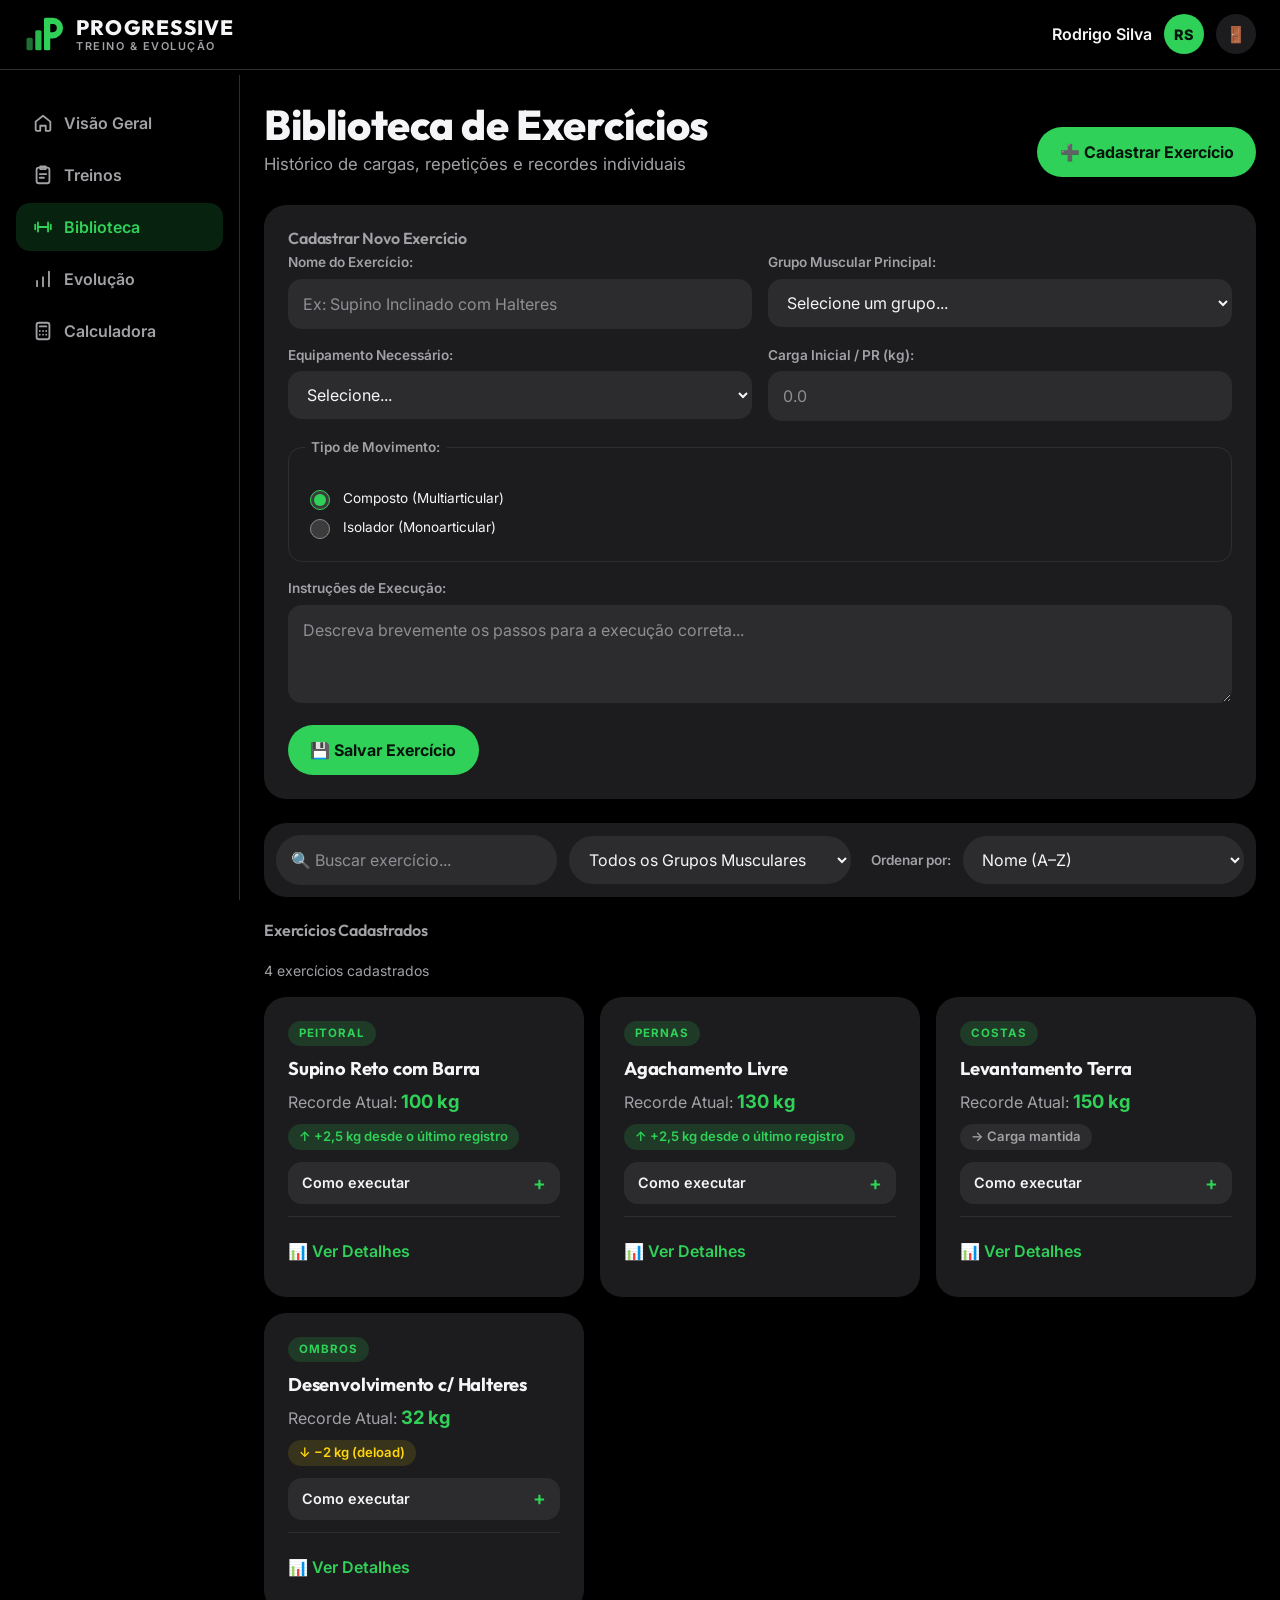
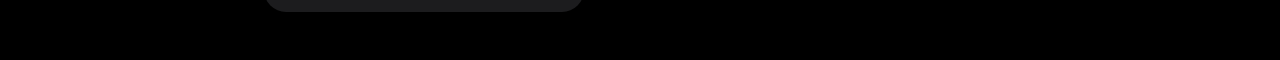
==== pages/biblioteca.html @ c12a1dc4 "feat: renderiza listagem de exercicios a partir do localStorage" ====
<!DOCTYPE html>
<html lang="pt-BR">
<head>
    <meta charset="UTF-8">
    <meta name="viewport" content="width=device-width, initial-scale=1.0">
    <meta name="theme-color" content="#000000">
    <link rel="icon" type="image/svg+xml" href="../assets/img/brand/favicon.svg">
    <title>Progressive — Biblioteca de Exercícios</title>
    <link rel="stylesheet" href="../assets/css/style.css">
</head>
<body>

    <header class="topbar">
        <div class="brand">
            <img class="logo" src="../assets/img/brand/symbol.svg" alt="" width="40" height="40">
            <p class="brand-name">PROGRESSIVE <span>TREINO & EVOLUÇÃO</span></p>
        </div>
        <div class="user-info">
            <span class="user-name">Rodrigo Silva</span>
            <span class="avatar">RS</span>
            <a href="../index.html" class="btn-logout" title="Sair" aria-label="Sair">🚪</a>
        </div>
    </header>

    <div class="layout">
        <aside class="sidebar">
            <nav aria-label="Navegação principal">
                <ul>
                    <li><a href="dashboard.html"><svg class="nav-icon" viewBox="0 0 24 24" aria-hidden="true" focusable="false"><path d="M4 10.5 12 4l8 6.5V19a1.5 1.5 0 0 1-1.5 1.5H15v-5.5H9v5.5H5.5A1.5 1.5 0 0 1 4 19Z"/></svg><span>Visão Geral</span></a></li>
                    <li><a href="treinos.html"><svg class="nav-icon" viewBox="0 0 24 24" aria-hidden="true" focusable="false"><rect x="5" y="4" width="14" height="17" rx="2.5"/><path d="M9 2.5h6v3H9z"/><path d="M8.5 11h7M8.5 15h4.5"/></svg><span>Treinos</span></a></li>
                    <li class="active"><a href="biblioteca.html" aria-current="page"><svg class="nav-icon" viewBox="0 0 24 24" aria-hidden="true" focusable="false"><path d="M6.5 7v10M17.5 7v10M3.5 9.5v5M20.5 9.5v5M6.5 12h11"/></svg><span>Biblioteca</span></a></li>
                    <li><a href="evolucao.html"><svg class="nav-icon" viewBox="0 0 24 24" aria-hidden="true" focusable="false"><path d="M5.5 20v-6M12 20V10M18.5 20V4"/></svg><span>Evolução</span></a></li>
                    <li><a href="calculadora.html"><svg class="nav-icon" viewBox="0 0 24 24" aria-hidden="true" focusable="false"><rect x="5" y="3" width="14" height="18" rx="2.5"/><path d="M8.5 7h7"/><path d="M8.5 12h.01M12 12h.01M15.5 12h.01M8.5 16h.01M12 16h.01M15.5 16h.01"/></svg><span>Calculadora</span></a></li>
                </ul>
            </nav>
        </aside>

        <main class="main-content">
            
            <header class="page-title-bar">
                <div>
                    <h1>Biblioteca de Exercícios</h1>
                    <p>Histórico de cargas, repetições e recordes individuais</p>
                </div>
                <a href="#form-cadastro-exercicio" class="btn-primary">➕ Cadastrar Exercício</a>
            </header>
            
            <section class="add-exercise-section" id="form-cadastro-exercicio">
                <h2>Cadastrar Novo Exercício</h2>
                
                <form action="#" method="POST" class="exercise-form">
                    
                    <!-- Campo Texto: Nome -->
                    <div class="form-group">
                        <label for="nome-exercicio">Nome do Exercício:</label>
                        <input type="text" id="nome-exercicio" name="nome_exercicio" required placeholder="Ex: Supino Inclinado com Halteres">
                    </div>

                    <!-- Seleção: Grupo Muscular -->
                    <div class="form-group">
                        <label for="grupo-muscular">Grupo Muscular Principal:</label>
                        <select id="grupo-muscular" name="grupo_muscular" required>
                            <option value="">Selecione um grupo...</option>
                            <option value="peitoral">Peitoral</option>
                            <option value="costas">Costas</option>
                            <option value="pernas">Pernas</option>
                            <option value="ombros">Ombros</option>
                            <option value="biceps">Bíceps</option>
                            <option value="triceps">Tríceps</option>
                            <option value="core">Core / Abdómen</option>
                        </select>
                    </div>

                    <!-- Seleção: Equipamento -->
                    <div class="form-group">
                        <label for="equipamento">Equipamento Necessário:</label>
                        <select id="equipamento" name="equipamento" required>
                            <option value="">Selecione...</option>
                            <option value="barra">Barra</option>
                            <option value="halter">Halteres</option>
                            <option value="maquina">Máquina</option>
                            <option value="polia">Polia / Cabo</option>
                            <option value="peso-corporal">Peso Corporal</option>
                        </select>
                    </div>

                    <!-- Número: Carga Estimada / Recorde -->
                    <div class="form-group">
                        <label for="carga-inicial">Carga Inicial / PR (kg):</label>
                        <input type="number" id="carga-inicial" name="carga_inicial" min="0" max="500" step="0.5" placeholder="0.0">
                    </div>

                    <!-- Radio Buttons: Classificação -->
                    <fieldset class="form-group-fieldset">
                        <legend>Tipo de Movimento:</legend>
                        <label for="tipo-composto">
                            <input type="radio" id="tipo-composto" name="tipo_exercicio" value="composto" checked>
                            Composto (Multiarticular)
                        </label>
                        <label for="tipo-isolador">
                            <input type="radio" id="tipo-isolador" name="tipo_exercicio" value="isolador">
                            Isolador (Monoarticular)
                        </label>
                    </fieldset>

                    <!-- Textarea: Instruções -->
                    <div class="form-group">
                        <label for="instrucoes">Instruções de Execução:</label>
                        <textarea id="instrucoes" name="instrucoes" rows="3" placeholder="Descreva brevemente os passos para a execução correta..."></textarea>
                    </div>

                    <button type="submit" class="btn-success">💾 Salvar Exercício</button>
                </form>
            </section>

            <!-- Barra de Filtros, Pesquisa e Ordenação -->
            <section class="filter-bar" aria-labelledby="titulo-filtros">
                <h2 id="titulo-filtros" class="sr-only">Pesquisar, filtrar e ordenar exercícios</h2>

                <label for="busca" class="sr-only">Buscar exercício</label>
                <input type="search" id="busca" name="busca" placeholder="🔍 Buscar exercício...">

                <label for="grupo" class="sr-only">Grupo muscular</label>
                <select id="grupo" name="grupo">
                    <option value="todos">Todos os Grupos Musculares</option>
                    <option value="peitoral">Peitoral</option>
                    <option value="pernas">Pernas</option>
                    <option value="costas">Costas</option>
                    <option value="ombros">Ombros</option>
                    <option value="biceps">Bíceps</option>
                    <option value="triceps">Tríceps</option>
                    <option value="core">Core / Abdômen</option>
                </select>

                <label for="ordenar">Ordenar por:</label>
                <select id="ordenar" name="ordenar">
                    <option value="nome-asc">Nome (A–Z)</option>
                    <option value="nome-desc">Nome (Z–A)</option>
                    <option value="pr-desc">Maior recorde (PR)</option>
                    <option value="pr-asc">Menor recorde (PR)</option>
                    <option value="grupo">Grupo muscular</option>
                </select>
            </section>

            <!-- Lista de Cartões de Exercícios -->
            <section class="library-grid" aria-labelledby="titulo-lista">
                <h2 id="titulo-lista">Exercícios Cadastrados</h2>
                <p id="contador-exercicios" class="list-counter" aria-live="polite"></p>

                <!-- Cards gerados pelo JavaScript (assets/js/biblioteca.js) a partir do localStorage -->
                <div id="lista-exercicios" class="library-list"></div>
            </section>

        </main>
    </div>

    <script src="../assets/js/script.js"></script>
    <script src="../assets/js/biblioteca.js"></script>
</body>
</html>
---- assets/css/style.css ----
/* Fontes da marca: Outfit (títulos e números) e Inter (interface e texto) */
@import url("https://fonts.googleapis.com/css2?family=Inter:wght@400;500;600;700&family=Outfit:wght@600;700;800&display=swap");

/* ---------- 1. Variáveis (tokens de design) ----------
   Tokens da marca Progressive. Todas as combinações de texto
   e fundo usadas passam no contraste WCAG AA. */
:root {
    color-scheme: dark;

    /* Marca */
    --brand-primary: #30d158;          /* Verde Progressive: ação principal e dados positivos */
    --brand-primary-strong: #28b84c;   /* hover e segunda barra do símbolo */
    --brand-primary-dim: #1f6f35;      /* primeira barra do símbolo, níveis baixos */
    --brand-primary-soft: rgba(48, 209, 88, 0.16);
    --brand-accent: #409cff;           /* Azul dado: informação e gráficos secundários */
    --brand-on-primary: #04140a;       /* texto sobre o verde (9,36:1) */

    /* Neutros (dark mode nativo) */
    --neutral-0: #000000;
    --neutral-50: #1c1c1e;
    --neutral-100: #2c2c2e;
    --neutral-200: #3a3a3c;
    --neutral-300: #2f2f33;
    --neutral-500: #8e8e93;
    --neutral-600: #a1a1a6;
    --neutral-900: #f5f5f7;

    /* Cores funcionais */
    --color-success: #30d158;          /* carga superada */
    --color-success-soft: rgba(48, 209, 88, 0.16);
    --color-error: #ff453a;
    --color-error-soft: rgba(255, 69, 58, 0.14);
    --color-warning: #ffd60a;
    --color-warning-soft: rgba(255, 214, 10, 0.12);
    --color-info: #409cff;
    --color-info-soft: rgba(64, 156, 255, 0.14);

    /* Apelidos semânticos usados pelo resto da folha de estilos */
    --bg: var(--neutral-0);
    --surface: var(--neutral-50);
    --surface-2: var(--neutral-100);
    --surface-3: var(--neutral-200);
    --border: var(--neutral-300);
    --text: var(--neutral-900);
    --text-muted: var(--neutral-600);
    --text-subtle: var(--neutral-500);
    --accent: var(--brand-primary);
    --accent-strong: var(--brand-primary-strong);
    --accent-soft: var(--brand-primary-soft);
    --accent-dim: var(--brand-primary-dim);
    --danger: var(--color-error);
    --danger-soft: var(--color-error-soft);
    --warning: var(--color-warning);
    --info: var(--color-info);

    /* Tipografia */
    --font-heading: "Outfit", "Segoe UI", Roboto, Arial, sans-serif;
    --font-body: "Inter", -apple-system, BlinkMacSystemFont, "Segoe UI", Roboto, Arial, sans-serif;
    --font: var(--font-body);

    --fs-display: clamp(2.5rem, 6vw, 3.5rem);  /* 40–56px: números de destaque */
    --fs-h1: clamp(1.875rem, 4vw, 2.5rem);     /* 30–40px */
    --fs-h2: 1.5rem;                            /* 24px */
    --fs-h3: 1.25rem;                           /* 20px */
    --fs-h4: 1.125rem;                          /* 18px */
    --fs-h5: 1rem;                              /* 16px */
    --fs-h6: 0.875rem;                          /* 14px */
    --fs-body: 1rem;                            /* 16px */
    --fs-small: 0.875rem;                       /* 14px */
    --fs-caption: 0.75rem;                      /* 12px */
    --fs-badge: 0.72rem;                        /* 11,5px, caixa alta */
    --fs-button: 1rem;                          /* 16px */

    --lh-tight: 1.1;
    --lh-heading: 1.2;
    --lh-snug: 1.35;
    --lh-body: 1.5;

    --fw-regular: 400;
    --fw-medium: 500;
    --fw-semibold: 600;
    --fw-bold: 700;
    --fw-black: 800;

    --tracking-tight: -0.01em;
    --tracking-wide: 0.08em;

    /* Sombras e brilho */
    --shadow-sm: 0 1px 2px rgba(0, 0, 0, 0.4);
    --shadow-md: 0 8px 24px rgba(0, 0, 0, 0.45);
    --shadow-glow: 0 0 0 6px var(--brand-primary-soft), 0 10px 30px rgba(48, 209, 88, 0.25);
    --shadow-focus: 0 0 0 3px var(--brand-primary);

    /* Formas e espaçamentos */
    --radius-lg: 22px;
    --radius-md: 14px;
    --radius-sm: 10px;
    --radius-pill: 999px;
    --space-1: 4px;
    --space-2: 8px;
    --space-3: 12px;
    --space-4: 16px;
    --space-6: 24px;
    --space-8: 32px;
    --gap: var(--space-4);
    --sidebar-width: 240px;
    --bottom-nav-height: 72px;
    --transition: 0.2s ease;
}

/* ---------- 2. Base ---------- */
*,
*::before,
*::after {
    box-sizing: border-box;
}

html {
    -webkit-text-size-adjust: 100%;
}

body {
    margin: 0;
    min-height: 100vh;
    background: var(--bg);
    color: var(--text);
    font-family: var(--font-body);
    font-size: var(--fs-body);
    line-height: var(--lh-body);
    -webkit-font-smoothing: antialiased;
}

h1, h2, h3, h4, h5, h6 {
    margin: 0 0 0.5rem;
    font-family: var(--font-heading);
    font-weight: var(--fw-bold);
    line-height: var(--lh-heading);
    letter-spacing: var(--tracking-tight);
}

h1 { font-size: var(--fs-h1); font-weight: var(--fw-black); line-height: var(--lh-tight); }
h2 { font-size: var(--fs-h2); }
h3 { font-size: var(--fs-h3); }
h4 { font-size: var(--fs-h4); }
h5 { font-size: var(--fs-h5); }
h6 { font-size: var(--fs-h6); text-transform: uppercase; letter-spacing: var(--tracking-wide); }

p {
    margin: 0 0 0.75rem;
}

a {
    color: var(--accent);
    text-decoration: none;
}

a:hover {
    text-decoration: underline;
}

img {
    max-width: 100%;
    height: auto;
    display: block;
}

ul {
    margin: 0;
    padding: 0;
    list-style: none;
}

hr {
    border: 0;
    border-top: 1px solid var(--border);
    margin: 1.25rem 0;
}

strong {
    font-weight: 700;
}

/* Foco visível para navegação por teclado (acessibilidade) */
:focus-visible {
    outline: 3px solid var(--accent);
    outline-offset: 2px;
    border-radius: var(--radius-sm);
}

/* Conteúdo apenas para leitores de ecrã */
.sr-only {
    position: absolute;
    width: 1px;
    height: 1px;
    padding: 0;
    margin: -1px;
    overflow: hidden;
    clip: rect(0, 0, 0, 0);
    white-space: nowrap;
    border: 0;
}

/* ---------- 3. Formulários ---------- */
label,
legend {
    display: block;
    margin-bottom: 0.4rem;
    color: var(--text-muted);
    font-size: 0.85rem;
    font-weight: 600;
}

input,
select,
textarea {
    width: 100%;
    padding: 0.75rem 0.9rem;
    background: var(--surface-2);
    color: var(--text);
    border: 1px solid transparent;
    border-radius: var(--radius-md);
    font: inherit;
    transition: border-color var(--transition), background var(--transition);
}

input::placeholder,
textarea::placeholder {
    color: var(--text-subtle);
}

input:hover,
select:hover,
textarea:hover {
    background: var(--surface-3);
}

input:focus,
select:focus,
textarea:focus {
    outline: none;
    border-color: var(--accent);
}

textarea {
    resize: vertical;
}

input[type="checkbox"],
input[type="radio"] {
    width: 1.25rem;
    height: 1.25rem;
    padding: 0;
    accent-color: var(--accent);
    cursor: pointer;
}

.form-group {
    margin-bottom: 1rem;
}

.form-row {
    display: grid;
    grid-template-columns: repeat(auto-fit, minmax(160px, 1fr));
    gap: 0 var(--gap);
}

.form-group-fieldset {
    margin: 0 0 1rem;
    padding: 1rem;
    border: 1px solid var(--border);
    border-radius: var(--radius-md);
}

.form-group-fieldset legend {
    padding: 0 0.4rem;
}

.form-group-fieldset label {
    display: flex;
    align-items: center;
    gap: 0.6rem;
    margin: 0.4rem 0;
    color: var(--text);
    font-weight: 400;
    cursor: pointer;
}

/* ---------- 4. Botões ---------- */
button,
.btn-primary,
.btn-secondary,
.btn-success,
.btn-danger,
.btn-submit,
.btn-start,
.btn-start-routine,
.btn-back,
.btn-link {
    font: inherit;
    cursor: pointer;
}

.btn-primary,
.btn-success,
.btn-submit,
.btn-start,
.btn-start-routine {
    display: inline-flex;
    align-items: center;
    justify-content: center;
    gap: 0.5rem;
    padding: 0.8rem 1.4rem;
    background: var(--accent);
    color: #04140a;
    border: 0;
    border-radius: var(--radius-pill);
    font-weight: 700;
    text-decoration: none;
    transition: background var(--transition), transform var(--transition), box-shadow var(--transition);
}

.btn-primary:hover,
.btn-success:hover,
.btn-submit:hover,
.btn-start:hover,
.btn-start-routine:hover {
    background: var(--accent-strong);
    text-decoration: none;
}

.btn-primary:active,
.btn-success:active,
.btn-submit:active,
.btn-start:active,
.btn-start-routine:active {
    transform: scale(0.97);
}

.btn-secondary,
.btn-back {
    display: inline-flex;
    align-items: center;
    gap: 0.4rem;
    padding: 0.6rem 1rem;
    background: var(--surface-2);
    color: var(--text);
    border: 0;
    border-radius: var(--radius-pill);
    font-weight: 600;
    font-size: 0.9rem;
    text-decoration: none;
    transition: background var(--transition);
}

.btn-secondary:hover,
.btn-back:hover {
    background: var(--surface-3);
    text-decoration: none;
}

.btn-danger {
    display: inline-flex;
    align-items: center;
    gap: 0.4rem;
    padding: 0.6rem 1rem;
    background: var(--danger-soft);
    color: var(--danger);
    border: 0;
    border-radius: var(--radius-pill);
    font-weight: 600;
    font-size: 0.9rem;
    text-decoration: none;
    transition: background var(--transition), color var(--transition);
}

.btn-danger:hover {
    background: var(--danger);
    color: #fff;
    text-decoration: none;
}

.btn-link {
    display: inline-flex;
    align-items: center;
    gap: 0.4rem;
    padding: 0.6rem 0;
    background: none;
    border: 0;
    color: var(--accent);
    font-weight: 600;
}

/* ---------- 5. Topbar ---------- */
.topbar {
    position: sticky;
    top: 0;
    z-index: 20;
    display: flex;
    align-items: center;
    justify-content: space-between;
    gap: var(--gap);
    padding: 0.9rem 1.5rem;
    background: rgba(0, 0, 0, 0.85);
    backdrop-filter: blur(12px);
    border-bottom: 1px solid var(--border);
}

.brand {
    display: flex;
    align-items: center;
    gap: 0.75rem;
    min-width: 0;
}

/* Símbolo da marca (assets/img/brand/symbol.svg) */
.logo {
    width: 40px;
    height: 40px;
    flex-shrink: 0;
}

.brand-name {
    margin: 0;
    font-family: var(--font-heading);
    font-size: 1.3rem;
    font-weight: var(--fw-black);
    line-height: var(--lh-tight);
    letter-spacing: 0.06em;
}

.brand-name span {
    display: block;
    margin-top: 2px;
    color: var(--text-muted);
    font-family: var(--font-body);
    font-size: 0.68rem;
    font-weight: var(--fw-semibold);
    letter-spacing: 0.14em;
}

.user-info {
    display: flex;
    align-items: center;
    gap: 0.75rem;
}

.user-name {
    font-weight: 600;
}

.user-meta {
    color: var(--text-muted);
    font-size: 0.85rem;
}

.avatar {
    display: grid;
    place-items: center;
    width: 40px;
    height: 40px;
    background: var(--accent);
    color: #04140a;
    border-radius: 50%;
    font-weight: 800;
    font-size: 0.9rem;
}

.btn-logout {
    display: grid;
    place-items: center;
    width: 40px;
    height: 40px;
    background: var(--surface);
    border-radius: 50%;
    transition: background var(--transition);
}

.btn-logout:hover {
    background: var(--surface-2);
    text-decoration: none;
}

/* ---------- 6. Layout com sidebar ---------- */
.layout {
    display: grid;
    grid-template-columns: var(--sidebar-width) 1fr;
    min-height: calc(100vh - 75px);
}

.sidebar {
    position: sticky;
    top: 75px;
    align-self: start;
    height: calc(100vh - 75px);
    padding: 1.5rem 1rem;
    border-right: 1px solid var(--border);
}

.sidebar ul {
    display: flex;
    flex-direction: column;
    gap: 0.25rem;
}

.sidebar a {
    display: flex;
    align-items: center;
    gap: 0.6rem;
    padding: 0.75rem 1rem;
    color: var(--text-muted);
    border-radius: var(--radius-md);
    font-weight: 600;
    transition: background var(--transition), color var(--transition);
}

.sidebar a:hover {
    background: var(--surface);
    color: var(--text);
    text-decoration: none;
}

.sidebar .active a {
    background: var(--accent-soft);
    color: var(--accent);
}

/* Ícones de linha da navegação (herdam a cor do link) */
.nav-icon {
    width: 22px;
    height: 22px;
    flex-shrink: 0;
    fill: none;
    stroke: currentColor;
    stroke-width: 2;
    stroke-linecap: round;
    stroke-linejoin: round;
}

.main-content {
    width: 100%;
    max-width: 1200px;
    margin: 0 auto;
    padding: 2rem 1.5rem 3rem;
}

/* Título de página no estilo "Stats / Progress & history" */
.page-title-bar {
    display: flex;
    flex-wrap: wrap;
    align-items: flex-end;
    justify-content: space-between;
    gap: var(--gap);
    margin-bottom: 1.75rem;
}

.page-title-bar h1 {
    margin: 0;
    font-size: clamp(1.8rem, 4vw, 2.6rem);
    font-weight: 800;
}

.page-title-bar p {
    margin: 0.25rem 0 0;
    color: var(--text-muted);
    font-size: 1.05rem;
}

/* Card genérico (todas as "caixas" usam a mesma base) */
.metric-card,
.next-workout-banner,
.widget-chart,
.widget-records,
.routine-card,
.library-card,
.add-exercise-section,
.filter-bar,
.chart-card,
.calc-form-card,
.calc-result-card,
.details-card,
.history-table-card,
.session-exercise-card,
.auth-container {
    background: var(--surface);
    border-radius: var(--radius-lg);
    padding: 1.5rem;
}

/* ---------- 7. Dashboard (estilo "Stats") ---------- */
.metrics-grid {
    display: grid;
    grid-template-columns: repeat(4, 1fr);
    gap: var(--gap);
    margin-bottom: 1.5rem;
}

.metric-card {
    display: flex;
    flex-direction: column;
    gap: 0.25rem;
    transition: transform var(--transition), background var(--transition);
}

.metric-card:hover {
    transform: translateY(-2px);
    background: #232326;
}

.metric-card h3 {
    margin: 0;
    color: var(--text-muted);
    font-size: 0.85rem;
    font-weight: 600;
    letter-spacing: 0.04em;
}

.metric-value {
    margin: 0.25rem 0 0;
    font-family: var(--font-heading);
    font-size: clamp(2rem, 4vw, 2.75rem);
    font-weight: 800;
    line-height: 1.1;
    font-variant-numeric: tabular-nums;
}

.metric-sub {
    color: var(--text-muted);
    font-size: 0.85rem;
}

/* Variação positiva em verde, como o "-1 kg" do openGym */
.metric-card:first-of-type .metric-sub {
    color: var(--accent);
    font-weight: 600;
}

/* Banner do treino do dia */
.next-workout-banner {
    display: flex;
    flex-wrap: wrap;
    align-items: center;
    justify-content: space-between;
    gap: 1.25rem;
    margin-bottom: 1.5rem;
    background: linear-gradient(135deg, #12351d 0%, var(--surface) 60%);
    border: 1px solid var(--accent-dim);
}

.workout-info h2 {
    margin: 0.6rem 0 0.25rem;
    font-size: 1.4rem;
}

.workout-info p {
    margin: 0;
    color: var(--text-muted);
}

.badge,
.group-tag,
.formula-tag {
    display: inline-block;
    padding: 0.25rem 0.7rem;
    background: var(--accent-soft);
    color: var(--accent);
    border-radius: var(--radius-pill);
    font-size: 0.72rem;
    font-weight: 700;
    letter-spacing: 0.08em;
}

.btn-start {
    padding: 1rem 1.75rem;
    font-size: 1.05rem;
    box-shadow: var(--shadow-glow);
}

/* Gráfico + recordes */
.dashboard-widgets {
    display: grid;
    grid-template-columns: 2fr 1fr;
    gap: var(--gap);
    margin-bottom: 1.5rem;
}

.widget-chart h2,
.widget-records h2,
.chart-card h2,
.history-table-card h2 {
    color: var(--text-muted);
    font-size: 1rem;
    font-weight: 600;
}

.chart-container {
    margin: 1rem 0 0;
}

.chart-container figcaption,
.line-chart-wrapper figcaption,
.exercise-illustration figcaption {
    margin-top: 1rem;
    color: var(--text-muted);
    font-size: 0.85rem;
}

/* Barras verdes com cantos arredondados, como as células do heatmap */
.bar-chart-placeholder {
    display: flex;
    align-items: flex-end;
    gap: 10px;
    height: 220px;
    padding-bottom: 1.75rem;
}

.bar {
    position: relative;
    flex: 1;
    height: calc(var(--valor) * 1%);
    min-height: 10px;
    background: linear-gradient(to top, var(--accent-dim), var(--accent));
    border-radius: 8px;
    transition: filter var(--transition), transform var(--transition);
}

.bar:hover {
    filter: brightness(1.2);
}

/* Dias sem treino viram uma "célula vazia" cinza */
.bar[style="--valor: 0"] {
    background: var(--surface-2);
}

.bar span {
    position: absolute;
    bottom: -1.6rem;
    left: 50%;
    transform: translateX(-50%);
    color: var(--text-muted);
    font-size: 0.78rem;
}

/* Lista de recordes pessoais */
.pr-list li {
    display: flex;
    justify-content: space-between;
    align-items: center;
    gap: 1rem;
    padding: 0.85rem 0;
    border-bottom: 1px solid var(--border);
}

.pr-list li:last-child {
    border-bottom: 0;
}

.pr-list strong {
    color: var(--accent);
    font-size: 1.1rem;
    font-variant-numeric: tabular-nums;
    white-space: nowrap;
}

/* ---------- 8. Treinos (fichas) ---------- */
.routines-grid,
.library-grid {
    display: grid;
    grid-template-columns: repeat(auto-fill, minmax(280px, 1fr));
    gap: var(--gap);
}

.routines-grid > h2,
.library-grid > h2,
.add-exercise-section > h2,
.calc-form-card > h2 {
    grid-column: 1 / -1;
    margin-bottom: 0.25rem;
    color: var(--text-muted);
    font-size: 1rem;
    font-weight: 600;
}

.routine-card {
    display: flex;
    flex-direction: column;
    gap: 0.75rem;
    border: 1px solid transparent;
    transition: border-color var(--transition), transform var(--transition);
}

.routine-card:hover {
    border-color: var(--accent-dim);
    transform: translateY(-2px);
}

.routine-card-header {
    display: flex;
    justify-content: space-between;
    align-items: center;
}

.count {
    color: var(--text-muted);
    font-size: 0.85rem;
}

.routine-card h3 {
    margin: 0;
    font-size: 1.2rem;
}

.exercise-preview-list {
    flex: 1;
}

.exercise-preview-list li {
    display: flex;
    justify-content: space-between;
    gap: 1rem;
    padding: 0.55rem 0;
    border-bottom: 1px solid var(--border);
    font-size: 0.92rem;
}

.exercise-preview-list li:last-child {
    border-bottom: 0;
}

.exercise-preview-list strong {
    color: var(--text-muted);
    font-weight: 600;
    white-space: nowrap;
}

.btn-start-routine {
    width: 100%;
    margin-top: 0.25rem;
}

/* ---------- 9. Biblioteca ---------- */
.add-exercise-section {
    margin-bottom: 1.5rem;
}

.exercise-form {
    display: grid;
    grid-template-columns: repeat(2, 1fr);
    gap: 0 var(--gap);
}

.exercise-form .form-group:has(textarea),
.exercise-form .form-group-fieldset,
.exercise-form .btn-success {
    grid-column: 1 / -1;
}

.exercise-form .btn-success {
    justify-self: start;
}

/* Barra de filtros em pílula, como os seletores do openGym */
.filter-bar {
    display: flex;
    flex-wrap: wrap;
    align-items: center;
    gap: 0.75rem;
    margin-bottom: 1.5rem;
    padding: 0.75rem;
}

.filter-bar input,
.filter-bar select {
    width: auto;
    flex: 1 1 200px;
    border-radius: var(--radius-pill);
}

.filter-bar label:not(.sr-only) {
    margin: 0 0 0 0.5rem;
}

.library-card {
    display: flex;
    flex-direction: column;
    gap: 0.5rem;
}

.library-card .group-tag {
    align-self: flex-start;
}

.library-card h3 {
    margin: 0.25rem 0 0;
    font-size: 1.15rem;
}

.library-card p {
    color: var(--text-muted);
    margin: 0;
}

.library-card p strong {
    color: var(--accent);
    font-size: 1.15rem;
}

.card-actions {
    display: flex;
    flex-wrap: wrap;
    gap: 0.5rem;
    margin-top: auto;
    padding-top: 0.75rem;
    border-top: 1px solid var(--border);
}

.card-actions .btn-link {
    margin-right: auto;
}

/* ---------- 10. Evolução ---------- */
.chart-header {
    display: flex;
    flex-wrap: wrap;
    align-items: center;
    gap: 0.75rem;
    margin-bottom: 1rem;
}

.chart-header label {
    margin: 0;
}

.chart-header select {
    width: auto;
    border-radius: var(--radius-pill);
}

.line-chart-wrapper {
    margin: 0;
}

.line-chart-wrapper svg {
    display: block;
    max-width: 100%;
}

/* O CSS tem prioridade sobre os atributos do SVG */
.line-chart-wrapper line {
    stroke: var(--surface-2);
}

.line-chart-wrapper polyline {
    stroke: var(--accent);
    stroke-linecap: round;
    stroke-linejoin: round;
}

.line-chart-wrapper circle {
    fill: var(--bg);
    stroke: var(--accent);
    stroke-width: 3;
}

/* ---------- 11. Calculadora ---------- */
.calculator-grid {
    display: grid;
    grid-template-columns: 1fr 1fr;
    gap: var(--gap);
    align-items: start;
}

.calc-form-card .btn-primary {
    width: 100%;
}

.calc-result-card {
    text-align: center;
    background: linear-gradient(160deg, #12351d 0%, var(--surface) 55%);
}

.result-value {
    margin: 0.75rem 0 0.25rem;
    color: var(--accent);
    font-family: var(--font-heading);
    font-size: var(--fs-display);
    font-weight: 800;
    font-variant-numeric: tabular-nums;
}

.result-sub {
    color: var(--text-muted);
}

.percentages-grid {
    display: grid;
    grid-template-columns: repeat(3, 1fr);
    gap: 0.75rem;
}

.percentages-grid div {
    display: flex;
    flex-direction: column;
    gap: 0.25rem;
    padding: 0.9rem 0.5rem;
    background: var(--surface-2);
    border-radius: var(--radius-md);
}

.percentages-grid span {
    color: var(--text-muted);
    font-size: 0.8rem;
}

.percentages-grid strong {
    font-size: 1.25rem;
}

/* ---------- 12. Detalhes do exercício ---------- */
.details-card,
.history-table-card {
    margin-bottom: 1.5rem;
}

.details-card > h1 {
    font-size: clamp(1.6rem, 4vw, 2.2rem);
    font-weight: 800;
}

.details-card > p {
    color: var(--text-muted);
}

.details-card > p strong {
    color: var(--text);
}

.details-content-grid {
    display: grid;
    grid-template-columns: 1fr 1fr;
    gap: var(--gap);
    margin-top: 1rem;
}

.exercise-illustration {
    margin: 0;
}

.exercise-illustration img {
    width: 100%;
    background: #fff;
    border-radius: var(--radius-md);
}

.tips-box {
    padding: 1.25rem;
    background: var(--surface-2);
    border-left: 4px solid var(--accent);
    border-radius: var(--radius-md);
}

.tips-box h2 {
    font-size: 1.05rem;
}

.tips-box li {
    position: relative;
    padding: 0.4rem 0 0.4rem 1.5rem;
}

.tips-box li::before {
    content: "✓";
    position: absolute;
    left: 0;
    color: var(--accent);
    font-weight: 800;
}

/* Tabelas */
.data-table,
.sets-table {
    width: 100%;
    border-collapse: collapse;
    font-variant-numeric: tabular-nums;
}

.data-table th,
.sets-table th {
    padding: 0.75rem;
    color: var(--text-muted);
    font-size: 0.78rem;
    font-weight: 600;
    letter-spacing: 0.06em;
    text-align: left;
    text-transform: uppercase;
    border-bottom: 1px solid var(--border);
}

.data-table td,
.sets-table td {
    padding: 0.85rem 0.75rem;
    border-bottom: 1px solid var(--border);
}

.data-table tbody tr:last-child td,
.sets-table tbody tr:last-child td {
    border-bottom: 0;
}

.data-table tbody tr:hover {
    background: var(--surface-2);
}

.data-table td strong {
    color: var(--accent);
}

.btn-back {
    flex-shrink: 0;
}

.footer {
    padding: 2rem 1.5rem;
    color: var(--text-muted);
    font-size: 0.85rem;
    text-align: center;
    border-top: 1px solid var(--border);
}

/* ---------- 13. Sessão em andamento ---------- */
.session-topbar {
    display: flex;
    flex-wrap: wrap;
    align-items: center;
    justify-content: space-between;
    gap: var(--gap);
    padding: 1.25rem 1.5rem;
    border-bottom: 1px solid var(--border);
}

.session-topbar h1 {
    margin: 0.4rem 0 0;
    font-size: clamp(1.3rem, 3.5vw, 1.8rem);
    font-weight: 800;
}

.badge-live {
    display: inline-flex;
    align-items: center;
    gap: 0.5rem;
    padding: 0.25rem 0.75rem;
    background: var(--accent-soft);
    color: var(--accent);
    border-radius: var(--radius-pill);
    font-size: 0.72rem;
    font-weight: 700;
    letter-spacing: 0.08em;
}

/* Ponto "ao vivo" pulsando */
.badge-live::before {
    content: "";
    width: 8px;
    height: 8px;
    background: var(--accent);
    border-radius: 50%;
    animation: pulse 1.6s ease-in-out infinite;
}

@keyframes pulse {
    0%, 100% { opacity: 1; transform: scale(1); }
    50% { opacity: 0.35; transform: scale(0.7); }
}

/* Cronómetro fixo no topo durante o treino */
.timer-bar {
    position: sticky;
    top: 0;
    z-index: 20;
    display: flex;
    flex-wrap: wrap;
    align-items: center;
    justify-content: space-between;
    gap: var(--gap);
    padding: 1rem 1.5rem;
    background: rgba(28, 28, 30, 0.92);
    backdrop-filter: blur(12px);
    border-bottom: 1px solid var(--border);
}

.timer-display {
    display: flex;
    align-items: baseline;
    gap: 1rem;
}

.timer-display span {
    color: var(--text-muted);
    font-size: 0.8rem;
    font-weight: 700;
    letter-spacing: 0.1em;
}

.timer-display time {
    font-size: 2.25rem;
    font-weight: 800;
    font-variant-numeric: tabular-nums;
}

/* Botões do cronómetro como controle segmentado */
.timer-controls {
    display: flex;
    gap: 4px;
    padding: 4px;
    background: var(--surface-2);
    border-radius: var(--radius-pill);
}

.timer-controls button {
    padding: 0.55rem 1.1rem;
    background: transparent;
    color: var(--text);
    border: 0;
    border-radius: var(--radius-pill);
    font-weight: 600;
    transition: background var(--transition);
}

.timer-controls button:hover {
    background: var(--surface-3);
}

.timer-controls .btn-stop {
    color: var(--danger);
}

.session-container {
    display: flex;
    flex-direction: column;
    gap: var(--gap);
    max-width: 820px;
    margin: 0 auto;
    padding: 1.5rem;
}

.exercise-card-head {
    display: flex;
    flex-wrap: wrap;
    align-items: center;
    justify-content: space-between;
    gap: 0.5rem;
    margin-bottom: 0.75rem;
}

.exercise-card-head h2 {
    margin: 0;
    font-size: 1.25rem;
}

.target {
    padding: 0.25rem 0.75rem;
    background: var(--surface-2);
    color: var(--text-muted);
    border-radius: var(--radius-pill);
    font-size: 0.85rem;
}

.sets-table td:first-child {
    color: var(--text-muted);
    font-weight: 600;
    white-space: nowrap;
}

.sets-table td:last-child,
.sets-table th:last-child {
    text-align: center;
}

.sets-table input[type="number"] {
    width: 5rem;
    padding: 0.5rem 0.6rem;
    text-align: center;
    font-weight: 700;
}

/* Série concluída fica destacada em verde */
.sets-table tbody tr:has(input:checked) {
    background: var(--accent-soft);
}

.sets-table tbody tr:has(input:checked) td:first-child {
    color: var(--accent);
}

/* ---------- 14. Login / cadastro (index) ---------- */
.auth-container {
    width: min(640px, calc(100% - 32px));
    margin: 3rem auto;
    padding: 2rem;
}

.auth-header {
    margin-bottom: 1.75rem;
    text-align: center;
}

/* Ícone do app (assets/img/brand/app-icon-512.svg) */
.logo-icon {
    width: 80px;
    height: 80px;
    margin: 0 auto 1rem;
    border-radius: 18px;
    box-shadow: var(--shadow-md);
}

.auth-header h1 {
    margin: 0;
    font-size: 2.2rem;
    font-weight: 800;
    letter-spacing: 0.06em;
}

.auth-header p {
    margin: 0.25rem 0 0;
    color: var(--text-muted);
    font-size: 0.8rem;
    font-weight: 600;
    letter-spacing: 0.14em;
}

/* Abas em controle segmentado ("Week / 30d / 90d" do openGym) */
.auth-tabs {
    display: grid;
    grid-template-columns: 1fr 1fr;
    gap: 4px;
    margin-bottom: 1.75rem;
    padding: 4px;
    background: var(--surface-2);
    border-radius: var(--radius-pill);
}

.tab-btn {
    display: flex;
    align-items: center;
    justify-content: center;
    margin: 0;
    padding: 0.7rem 1rem;
    background: transparent;
    color: var(--text-muted);
    border-radius: var(--radius-pill);
    font-size: 1rem;
    font-weight: 600;
    text-align: center;
    cursor: pointer;
    transition: background var(--transition), color var(--transition);
}

.tab-btn:hover {
    color: var(--text);
}

/* Aba ativa: o radio marcado define qual label fica em destaque */
#modo-cadastro:checked ~ .auth-tabs [for="modo-cadastro"],
#modo-login:checked ~ .auth-tabs [for="modo-login"] {
    background: var(--bg);
    color: var(--text);
}

/* Foco do teclado nos radios escondidos aparece na aba correspondente */
#modo-cadastro:focus-visible ~ .auth-tabs [for="modo-cadastro"],
#modo-login:focus-visible ~ .auth-tabs [for="modo-login"] {
    outline: 3px solid var(--accent);
    outline-offset: 2px;
}

/* Só um formulário aparece por vez */
.form-login,
#modo-login:checked ~ .form-cadastro {
    display: none;
}

#modo-login:checked ~ .form-login {
    display: block;
}

.btn-submit {
    width: 100%;
    margin-top: 0.5rem;
    padding: 1rem;
    font-size: 1.05rem;
}

.demo-access {
    margin-top: 1.25rem;
    text-align: center;
    font-size: 0.9rem;
}

/* ---------- 15. Componentes inspirados no openGym ---------- */

/* Escala de intensidade compartilhada (heatmap, mapa muscular, legenda) */
.n0 { --nivel: var(--surface-2); }
.n1 { --nivel: #1d4a2a; }
.n2 { --nivel: var(--accent-dim); }
.n3 { --nivel: var(--accent-strong); }
.n4 { --nivel: var(--accent); }

.widget-heatmap,
.widget-muscles {
    margin-bottom: 1.5rem;
    padding: 1.5rem;
    background: var(--surface);
    border-radius: var(--radius-lg);
}

.widget-heatmap h2,
.widget-muscles h2 {
    color: var(--text-muted);
    font-size: 1rem;
    font-weight: 600;
}

.widget-heatmap h2 span,
.widget-muscles h2 span {
    color: var(--text-subtle);
    font-weight: 400;
}

/* Mapa de atividade: 7 linhas (seg a dom) e uma coluna por semana */
.heatmap-scroll {
    overflow-x: auto;
    padding-bottom: 0.25rem;
}

.heatmap,
.heatmap-meses,
.bar-chart-placeholder {
    margin: 0;
    padding-inline-start: 0;
    list-style: none;
}

.heatmap,
.heatmap-meses {
    display: grid;
    grid-template-columns: repeat(26, minmax(14px, 1fr));
    gap: 4px;
    min-width: 470px;
}

.heatmap {
    grid-template-rows: repeat(7, auto);
    grid-auto-flow: column;
}

.heatmap-meses {
    margin-bottom: 0.4rem;
    color: var(--text-muted);
    font-size: 0.75rem;
}

.heatmap li {
    aspect-ratio: 1;
    background: var(--nivel);
    border-radius: 4px;
}

.heatmap .hoje {
    outline: 2px solid var(--accent);
    outline-offset: 1px;
}

.heatmap-legenda {
    display: flex;
    align-items: center;
    justify-content: flex-end;
    gap: 4px;
    margin: 0.75rem 0 0;
    color: var(--text-muted);
    font-size: 0.8rem;
}

.heatmap-legenda span {
    width: 14px;
    height: 14px;
    background: var(--nivel);
    border-radius: 4px;
}

/* Medidor da meta de peso */
.metric-meter {
    width: 100%;
    height: 8px;
    margin-top: 0.6rem;
    background: var(--surface-2);
    border: 0;
    border-radius: var(--radius-pill);
    appearance: none;
}

.metric-meter::-webkit-meter-bar {
    background: var(--surface-2);
    border: 0;
    border-radius: var(--radius-pill);
}

.metric-meter::-webkit-meter-optimum-value,
.metric-meter::-webkit-meter-suboptimum-value {
    background: var(--accent);
    border-radius: var(--radius-pill);
}

.metric-meter::-moz-meter-bar {
    background: var(--accent);
    border-radius: var(--radius-pill);
}

/* Controle segmentado ("Semana / 30 dias / 90 dias") */
.segmented {
    display: inline-flex;
    gap: 4px;
    margin: 0.25rem 0 1rem;
    padding: 4px;
    background: var(--surface-2);
    border-radius: var(--radius-pill);
}

.segmented label {
    margin: 0;
    padding: 0.45rem 1rem;
    color: var(--text-muted);
    border-radius: var(--radius-pill);
    font-size: 0.9rem;
    cursor: pointer;
    transition: background var(--transition), color var(--transition);
}

.segmented label:hover {
    color: var(--text);
}

#periodo-semana:checked ~ .segmented [for="periodo-semana"],
#periodo-30d:checked ~ .segmented [for="periodo-30d"],
#periodo-90d:checked ~ .segmented [for="periodo-90d"] {
    background: var(--bg);
    color: var(--text);
}

#periodo-semana:focus-visible ~ .segmented [for="periodo-semana"],
#periodo-30d:focus-visible ~ .segmented [for="periodo-30d"],
#periodo-90d:focus-visible ~ .segmented [for="periodo-90d"] {
    outline: 3px solid var(--accent);
    outline-offset: 2px;
}

/* Só o gráfico do período escolhido aparece */
.chart-30d,
.chart-90d,
#periodo-30d:checked ~ .chart-container .chart-semana,
#periodo-90d:checked ~ .chart-container .chart-semana {
    display: none;
}

#periodo-30d:checked ~ .chart-container .chart-30d,
#periodo-90d:checked ~ .chart-container .chart-90d {
    display: flex;
}

/* Mapa muscular — desenho do corpo: MuscleMap, de Melih Colpan (licença MIT) */
.muscle-map {
    display: grid;
    grid-template-columns: minmax(0, 3fr) minmax(220px, 2fr);
    align-items: start;
    gap: 1.5rem;
}

.body-figures {
    display: grid;
    grid-template-columns: 1fr 1fr;
    gap: 0.5rem;
    margin: 0;
}

.body-figures figcaption {
    grid-column: 1 / -1;
    color: var(--text-muted);
    font-size: 0.8rem;
    text-align: center;
}

.body-view {
    width: 100%;
    height: auto;
    max-height: 440px;
}

.body-view .corpo {
    fill: var(--surface-3);
}

.musculo {
    fill: var(--nivel);
    cursor: pointer;
    transition: opacity var(--transition), filter var(--transition);
}

/* Contorno fino separa um músculo do outro */
.musculo path {
    stroke: var(--surface);
    stroke-width: 2;
}

.musculo:hover {
    filter: brightness(1.3);
}

.musculo:focus {
    outline: none;
}

.musculo:focus-visible path {
    stroke: var(--text);
    stroke-width: 5;
}

/* Painel com os detalhes do músculo escolhido */
.muscle-hint {
    color: var(--text-muted);
    font-size: 0.9rem;
}

.muscle-info {
    display: none;
    margin-bottom: 1rem;
    padding: 1rem 1.1rem;
    background: var(--surface-2);
    border-left: 4px solid var(--accent);
    border-radius: var(--radius-md);
    scroll-margin-top: 120px;
}

.muscle-info h3 {
    margin: 0 0 0.25rem;
    font-size: 1.15rem;
}

.muscle-info p {
    margin: 0;
    color: var(--text-muted);
    font-size: 0.9rem;
}

.muscle-info p strong {
    color: var(--accent);
}

.muscle-info:target {
    display: block;
}

.muscle-map:has(.muscle-info:target) .muscle-hint {
    display: none;
}

/* Clique: os outros músculos esmaecem e o escolhido ganha contorno branco */
.muscle-map:has(.muscle-info:target) .musculo {
    opacity: 0.25;
}

.muscle-map:has(#m-peito:target) .peito,
.muscle-map:has(#m-ombros:target) .ombros,
.muscle-map:has(#m-triceps:target) .triceps,
.muscle-map:has(#m-costas:target) .costas,
.muscle-map:has(#m-biceps:target) .biceps,
.muscle-map:has(#m-antebracos:target) .antebracos,
.muscle-map:has(#m-abdomen:target) .abdomen,
.muscle-map:has(#m-pernas:target) .pernas,
.muscle-map:has(#m-panturrilhas:target) .panturrilhas {
    opacity: 1;
}

.muscle-map:has(#m-peito:target) .peito path,
.muscle-map:has(#m-ombros:target) .ombros path,
.muscle-map:has(#m-triceps:target) .triceps path,
.muscle-map:has(#m-costas:target) .costas path,
.muscle-map:has(#m-biceps:target) .biceps path,
.muscle-map:has(#m-antebracos:target) .antebracos path,
.muscle-map:has(#m-abdomen:target) .abdomen path,
.muscle-map:has(#m-pernas:target) .pernas path,
.muscle-map:has(#m-panturrilhas:target) .panturrilhas path {
    stroke: var(--text);
    stroke-width: 4;
}

/* Músculo sem séries continua visível quando selecionado */
.muscle-map:has(#m-panturrilhas:target) .panturrilhas {
    fill: var(--surface-3);
}

/* Lista de músculos (também clicável) */
.muscle-list a {
    display: flex;
    align-items: center;
    gap: 0.6rem;
    padding: 0.5rem 0.6rem;
    color: var(--text);
    border-radius: var(--radius-sm);
    font-size: 0.92rem;
    transition: background var(--transition);
}

.muscle-list a:hover {
    background: var(--surface-2);
    text-decoration: none;
}

.muscle-list li + li {
    border-top: 1px solid var(--border);
}

.muscle-list strong {
    margin-left: auto;
    color: var(--text-muted);
    font-weight: 600;
}

.muscle-map:has(#m-peito:target) [href="#m-peito"],
.muscle-map:has(#m-ombros:target) [href="#m-ombros"],
.muscle-map:has(#m-triceps:target) [href="#m-triceps"],
.muscle-map:has(#m-costas:target) [href="#m-costas"],
.muscle-map:has(#m-biceps:target) [href="#m-biceps"],
.muscle-map:has(#m-antebracos:target) [href="#m-antebracos"],
.muscle-map:has(#m-abdomen:target) [href="#m-abdomen"],
.muscle-map:has(#m-pernas:target) [href="#m-pernas"],
.muscle-map:has(#m-panturrilhas:target) [href="#m-panturrilhas"] {
    background: var(--accent-soft);
}

.dot {
    width: 12px;
    height: 12px;
    flex-shrink: 0;
    background: var(--nivel);
    border-radius: 50%;
}

/* Indicador de progressão nos cards da biblioteca */
.trend {
    align-self: flex-start;
    padding: 0.2rem 0.7rem;
    border-radius: var(--radius-pill);
    font-size: 0.82rem;
    font-weight: 600;
}

.library-card .trend-up {
    background: var(--accent-soft);
    color: var(--accent);
}

.library-card .trend-flat {
    background: var(--surface-2);
    color: var(--text-muted);
}

.library-card .trend-down {
    background: rgba(255, 214, 10, 0.12);
    color: var(--warning);
}

/* Instruções expansíveis com <details> */
.exercise-instructions {
    margin: 0.25rem 0;
    background: var(--surface-2);
    border-radius: var(--radius-md);
}

.exercise-instructions summary {
    display: flex;
    align-items: center;
    justify-content: space-between;
    padding: 0.65rem 0.9rem;
    font-size: 0.9rem;
    font-weight: 600;
    cursor: pointer;
    list-style: none;
}

.exercise-instructions summary::-webkit-details-marker {
    display: none;
}

.exercise-instructions summary::after {
    content: "+";
    color: var(--accent);
    font-size: 1.2rem;
    line-height: 1;
}

.exercise-instructions[open] summary::after {
    content: "−";
}

.exercise-instructions ol {
    margin: 0;
    padding: 0 1rem 0.9rem 2.2rem;
    color: var(--text-muted);
    font-size: 0.9rem;
}

.exercise-instructions li + li {
    margin-top: 0.35rem;
}

.session-exercise-card .exercise-instructions {
    margin-bottom: 0.75rem;
}

/* Estado vazio */
.empty-state {
    align-items: center;
    justify-content: center;
    text-align: center;
    background: transparent;
    border: 2px dashed var(--surface-3);
}

.empty-state:hover {
    border-color: var(--surface-3);
    transform: none;
}

.empty-icon {
    font-size: 2.2rem;
}

.empty-state p {
    margin: 0;
    color: var(--text-muted);
    font-size: 0.92rem;
}

/* Formulário destacado ao chegar pelo link "Cadastrar Exercício" (:target) */
.add-exercise-section {
    scroll-margin-top: 90px;
}

.add-exercise-section:target {
    animation: destaque 1.6s ease-out;
}

@keyframes destaque {
    0% { box-shadow: 0 0 0 4px var(--accent); }
    100% { box-shadow: 0 0 0 4px transparent; }
}

/* Legenda da tabela de histórico */
.data-table caption {
    padding-bottom: 0.75rem;
    color: var(--text-muted);
    font-size: 0.85rem;
    text-align: left;
}

/* ---------- 16. Responsivo ---------- */
@media (max-width: 1024px) {
    .metrics-grid {
        grid-template-columns: repeat(2, 1fr);
    }

    .dashboard-widgets,
    .calculator-grid,
    .details-content-grid {
        grid-template-columns: 1fr;
    }
}

/* Celular: sidebar vira barra de navegação inferior, como no openGym */
@media (max-width: 768px) {
    .layout {
        display: block;
        min-height: 0;
    }

    .main-content {
        padding: 1.25rem 16px calc(var(--bottom-nav-height) + 2rem);
    }

    .sidebar {
        position: fixed;
        top: auto;
        bottom: 0;
        left: 0;
        right: 0;
        z-index: 30;
        height: var(--bottom-nav-height);
        padding: 0 0.25rem;
        background: rgba(18, 18, 20, 0.95);
        backdrop-filter: blur(12px);
        border-right: 0;
        border-top: 1px solid var(--border);
    }

    .sidebar ul {
        flex-direction: row;
        justify-content: space-around;
        height: 100%;
        gap: 0;
    }

    .sidebar li {
        flex: 1;
    }

    .sidebar a {
        flex-direction: column;
        justify-content: center;
        gap: 0.2rem;
        height: 100%;
        padding: 0.25rem 0;
        font-size: 0.68rem;
        font-weight: var(--fw-medium);
        line-height: 1.2;
        text-align: center;
        border-radius: 0;
    }

    .sidebar a:hover,
    .sidebar .active a {
        background: transparent;
    }

    /* Ícone dentro de uma pílula; no item ativo ela fica verde */
    .sidebar .nav-icon {
        width: 56px;
        height: 30px;
        padding: 4px 17px;
        border-radius: var(--radius-pill);
        transition: background var(--transition);
    }

    .sidebar a:hover .nav-icon {
        background: var(--surface-2);
    }

    .sidebar .active .nav-icon {
        background: var(--accent-soft);
    }

    .sidebar .active a {
        font-weight: var(--fw-bold);
    }

    .topbar {
        padding: 0.75rem 16px;
    }

    .brand-name span,
    .user-name,
    .user-meta {
        display: none;
    }

    .metric-card {
        padding: 1.1rem;
    }

    .metric-card h3 {
        font-size: 0.75rem;
    }

    .next-workout-banner .btn-start {
        width: 100%;
    }

    .exercise-form {
        grid-template-columns: 1fr;
    }

    .filter-bar label:not(.sr-only) {
        margin: 0;
    }

    .timer-bar,
    .session-topbar {
        padding-left: 16px;
        padding-right: 16px;
    }

    .timer-controls {
        width: 100%;
    }

    .timer-controls button {
        flex: 1;
    }

    .session-container {
        padding: 1rem 16px;
    }

    .metric-card,
    .next-workout-banner,
    .widget-chart,
    .widget-records,
    .routine-card,
    .library-card,
    .add-exercise-section,
    .chart-card,
    .calc-form-card,
    .calc-result-card,
    .details-card,
    .history-table-card,
    .session-exercise-card,
    .auth-container {
        padding: 1.1rem;
    }

    /* Tabelas largas rolam dentro do card, não na página */
    .history-table-card {
        overflow-x: auto;
    }

    .sets-table th,
    .sets-table td {
        padding: 0.6rem 0.35rem;
    }

    .sets-table input[type="number"] {
        width: 4rem;
    }

    .widget-heatmap,
    .widget-muscles {
        padding: 1.1rem;
    }

    .muscle-map {
        grid-template-columns: 1fr;
    }

    .segmented {
        display: flex;
    }

    .segmented label {
        flex: 1;
        text-align: center;
    }
}

@media (max-width: 420px) {
    .percentages-grid {
        grid-template-columns: 1fr;
    }

    .bar-chart-placeholder {
        gap: 6px;
    }
}

/* Respeita quem prefere menos movimento */
@media (prefers-reduced-motion: reduce) {
    *,
    *::before,
    *::after {
        animation: none !important;
        transition: none !important;
    }
}

/* ---------- 17. Interações (JavaScript) ---------- */

/* Lista da biblioteca gerada pelo JS: o contêiner não cria caixa,
   então os cards continuam sendo itens do grid da seção */
.library-list {
    display: contents;
}

.list-counter,
.lista-vazia {
    grid-column: 1 / -1;
    margin: 0;
    color: var(--text-muted);
    font-size: var(--fs-small);
}

.lista-vazia {
    padding: 2rem 1rem;
    text-align: center;
    border: 2px dashed var(--surface-3);
    border-radius: var(--radius-lg);
}
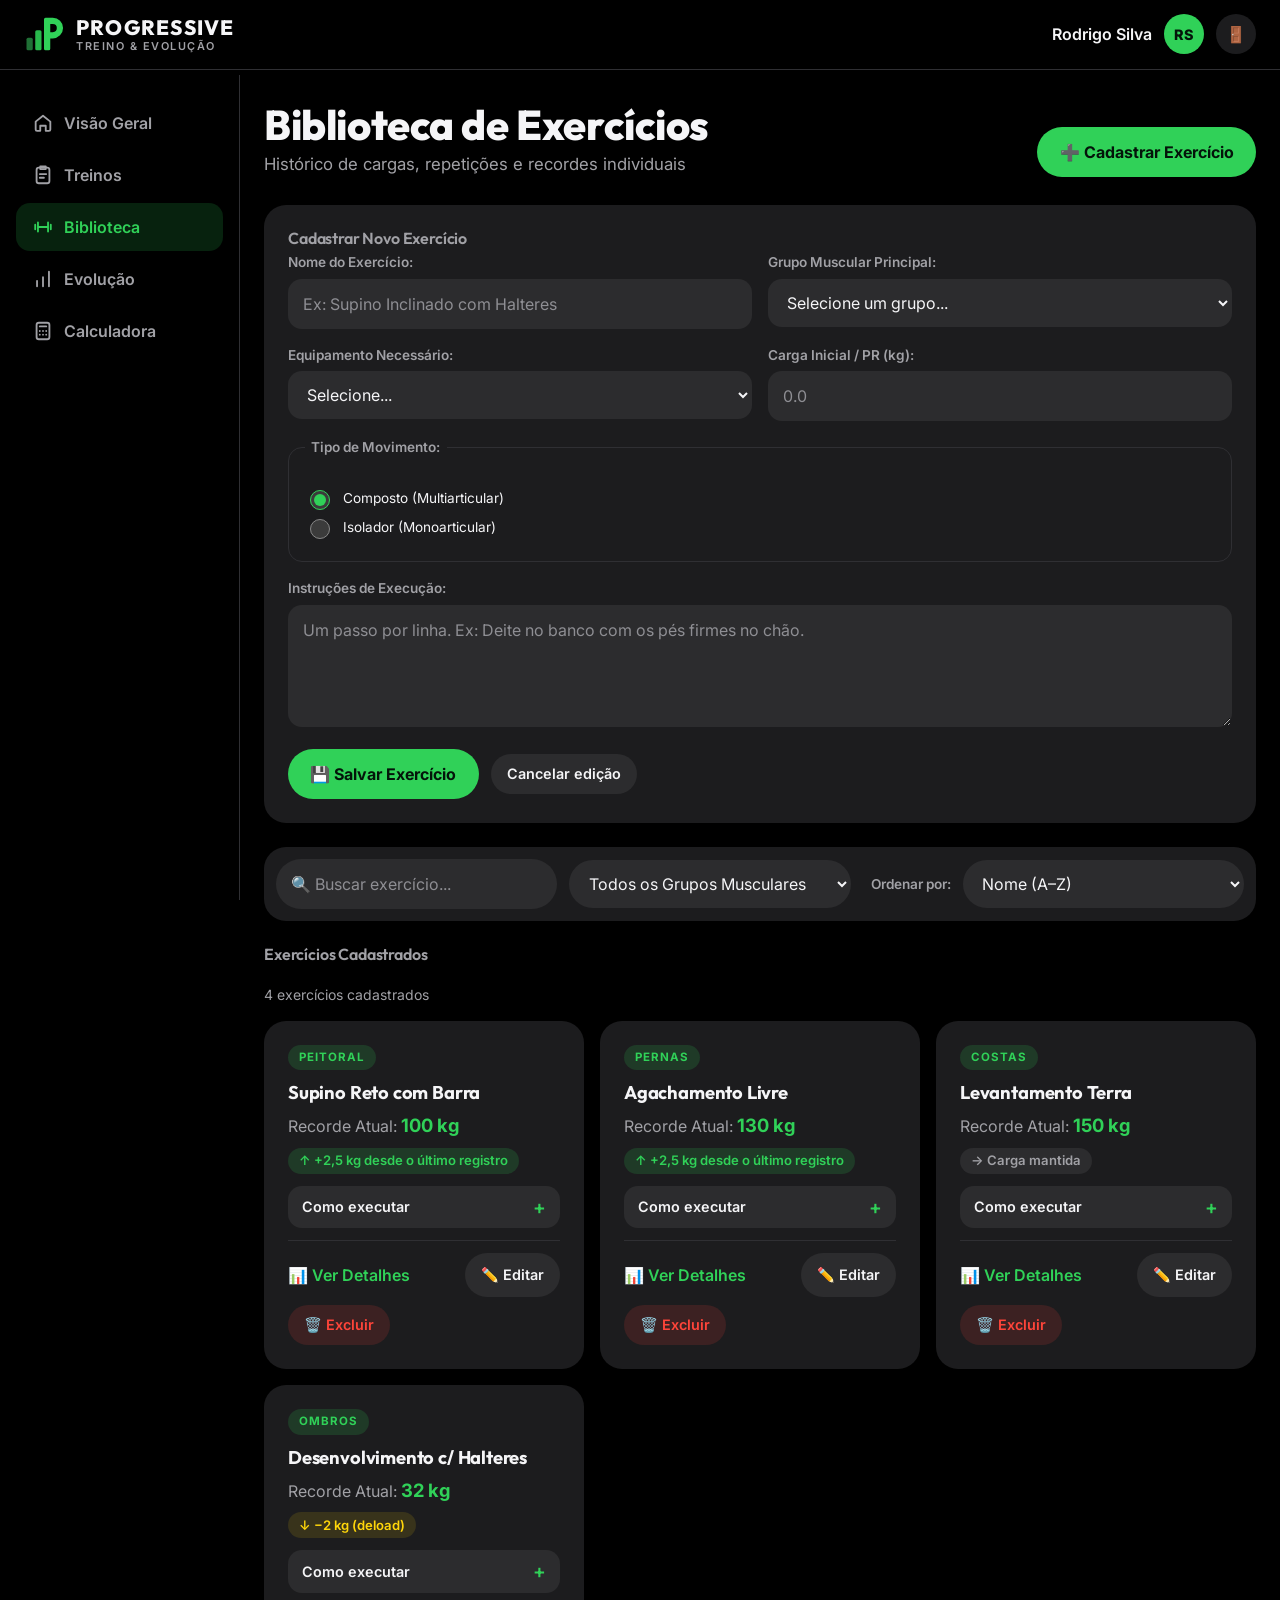
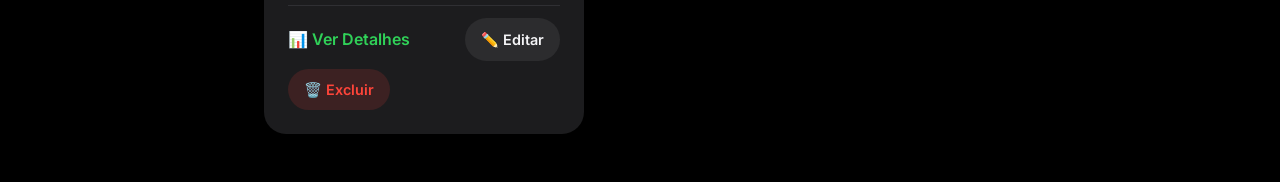
==== commit c73179a3: "feat: implementa exclusao de exercicios" ====
--- a/pages/biblioteca.html
+++ b/pages/biblioteca.html
@@ -46,20 +46,23 @@
             </header>
             
             <section class="add-exercise-section" id="form-cadastro-exercicio">
-                <h2>Cadastrar Novo Exercício</h2>
+                <h2 id="titulo-form">Cadastrar Novo Exercício</h2>
                 
-                <form action="#" method="POST" class="exercise-form">
+                <form id="form-exercicio" class="exercise-form" novalidate>
+                    <!-- Preenchido só durante a edição de um exercício existente -->
+                    <input type="hidden" id="exercicio-id" name="exercicio_id">
                     
                     <!-- Campo Texto: Nome -->
                     <div class="form-group">
                         <label for="nome-exercicio">Nome do Exercício:</label>
-                        <input type="text" id="nome-exercicio" name="nome_exercicio" required placeholder="Ex: Supino Inclinado com Halteres">
+                        <input type="text" id="nome-exercicio" name="nome_exercicio" required maxlength="60" placeholder="Ex: Supino Inclinado com Halteres" aria-describedby="erro-nome">
+                        <p class="field-error" id="erro-nome"></p>
                     </div>
 
                     <!-- Seleção: Grupo Muscular -->
                     <div class="form-group">
                         <label for="grupo-muscular">Grupo Muscular Principal:</label>
-                        <select id="grupo-muscular" name="grupo_muscular" required>
+                        <select id="grupo-muscular" name="grupo_muscular" required aria-describedby="erro-grupo">
                             <option value="">Selecione um grupo...</option>
                             <option value="peitoral">Peitoral</option>
                             <option value="costas">Costas</option>
@@ -67,14 +70,15 @@
                             <option value="ombros">Ombros</option>
                             <option value="biceps">Bíceps</option>
                             <option value="triceps">Tríceps</option>
-                            <option value="core">Core / Abdómen</option>
+                            <option value="core">Core / Abdômen</option>
                         </select>
+                        <p class="field-error" id="erro-grupo"></p>
                     </div>
 
                     <!-- Seleção: Equipamento -->
                     <div class="form-group">
                         <label for="equipamento">Equipamento Necessário:</label>
-                        <select id="equipamento" name="equipamento" required>
+                        <select id="equipamento" name="equipamento" required aria-describedby="erro-equipamento">
                             <option value="">Selecione...</option>
                             <option value="barra">Barra</option>
                             <option value="halter">Halteres</option>
@@ -82,12 +86,14 @@
                             <option value="polia">Polia / Cabo</option>
                             <option value="peso-corporal">Peso Corporal</option>
                         </select>
+                        <p class="field-error" id="erro-equipamento"></p>
                     </div>
 
                     <!-- Número: Carga Estimada / Recorde -->
                     <div class="form-group">
                         <label for="carga-inicial">Carga Inicial / PR (kg):</label>
-                        <input type="number" id="carga-inicial" name="carga_inicial" min="0" max="500" step="0.5" placeholder="0.0">
+                        <input type="number" id="carga-inicial" name="carga_inicial" min="0" max="500" step="0.5" placeholder="0.0" aria-describedby="erro-carga">
+                        <p class="field-error" id="erro-carga"></p>
                     </div>
 
                     <!-- Radio Buttons: Classificação -->
@@ -106,10 +112,15 @@
                     <!-- Textarea: Instruções -->
                     <div class="form-group">
                         <label for="instrucoes">Instruções de Execução:</label>
-                        <textarea id="instrucoes" name="instrucoes" rows="3" placeholder="Descreva brevemente os passos para a execução correta..."></textarea>
+                        <textarea id="instrucoes" name="instrucoes" rows="4" maxlength="1000" placeholder="Um passo por linha. Ex: Deite no banco com os pés firmes no chão." aria-describedby="erro-instrucoes"></textarea>
+                        <p class="field-error" id="erro-instrucoes"></p>
                     </div>
 
-                    <button type="submit" class="btn-success">💾 Salvar Exercício</button>
+                    <div class="form-actions">
+                        <button type="submit" class="btn-success" id="btn-salvar">💾 Salvar Exercício</button>
+                        <button type="button" class="btn-secondary" id="btn-cancelar" hidden>Cancelar edição</button>
+                        <p id="form-feedback" class="form-feedback" role="status" aria-live="polite"></p>
+                    </div>
                 </form>
             </section>
 
@@ -154,6 +165,9 @@
         </main>
     </div>
 
+    <!-- Aviso flutuante para ações feitas na lista (exclusão, importação) -->
+    <div id="aviso" class="toast" role="status" aria-live="polite" hidden></div>
+
     <script src="../assets/js/script.js"></script>
     <script src="../assets/js/biblioteca.js"></script>
 </body>
--- a/assets/css/style.css
+++ b/assets/css/style.css
@@ -2091,3 +2091,123 @@
     border: 2px dashed var(--surface-3);
     border-radius: var(--radius-lg);
 }
+
+/* Validação do formulário */
+.field-error {
+    margin: 0.35rem 0 0;
+    color: var(--danger);
+    font-size: var(--fs-small);
+}
+
+.field-error:empty {
+    display: none;
+}
+
+input[aria-invalid="true"],
+select[aria-invalid="true"],
+textarea[aria-invalid="true"] {
+    border-color: var(--danger);
+    background: var(--danger-soft);
+}
+
+.form-actions {
+    grid-column: 1 / -1;
+    display: flex;
+    flex-wrap: wrap;
+    align-items: center;
+    gap: 0.75rem;
+}
+
+.form-feedback {
+    margin: 0;
+    font-size: var(--fs-small);
+    font-weight: var(--fw-semibold);
+}
+
+.form-feedback--sucesso {
+    color: var(--accent);
+}
+
+.form-feedback--erro {
+    color: var(--danger);
+}
+
+.form-feedback--neutro {
+    color: var(--text-muted);
+}
+
+/* Card recém-cadastrado ou editado */
+.card-destaque {
+    animation: card-destaque 2s ease-out;
+}
+
+@keyframes card-destaque {
+    0% { box-shadow: 0 0 0 3px var(--accent); }
+    100% { box-shadow: 0 0 0 3px transparent; }
+}
+
+/* Página de detalhes preenchida pelo JS */
+.details-content-grid.sem-imagem {
+    grid-template-columns: 1fr;
+}
+
+/* Passos numerados com contador do CSS no lugar do ✓ */
+.tips-box ol {
+    margin: 0;
+    padding: 0;
+    list-style: none;
+    counter-reset: passo;
+}
+
+.tips-box ol li {
+    counter-increment: passo;
+}
+
+.tips-box ol li::before {
+    content: counter(passo) ".";
+}
+
+.nao-encontrado {
+    text-align: center;
+}
+
+.details-actions {
+    margin: 0.25rem 0 1rem;
+    padding-top: 0;
+    border-top: 0;
+}
+
+/* Aviso flutuante (toast) */
+.toast {
+    position: fixed;
+    left: 50%;
+    bottom: 1.5rem;
+    z-index: 50;
+    max-width: calc(100% - 32px);
+    padding: 0.85rem 1.25rem;
+    background: var(--surface-2);
+    color: var(--text);
+    border: 1px solid var(--surface-3);
+    border-radius: var(--radius-pill);
+    box-shadow: var(--shadow-md);
+    font-size: var(--fs-small);
+    font-weight: var(--fw-semibold);
+    transform: translateX(-50%);
+    animation: toast-entra 0.25s ease-out;
+}
+
+.toast[hidden] {
+    display: none;
+}
+
+@keyframes toast-entra {
+    from { opacity: 0; transform: translate(-50%, 10px); }
+    to { opacity: 1; transform: translate(-50%, 0); }
+}
+
+/* No celular o aviso fica acima da barra de navegação inferior */
+@media (max-width: 768px) {
+    .toast {
+        bottom: calc(var(--bottom-nav-height) + 1rem);
+    }
+}
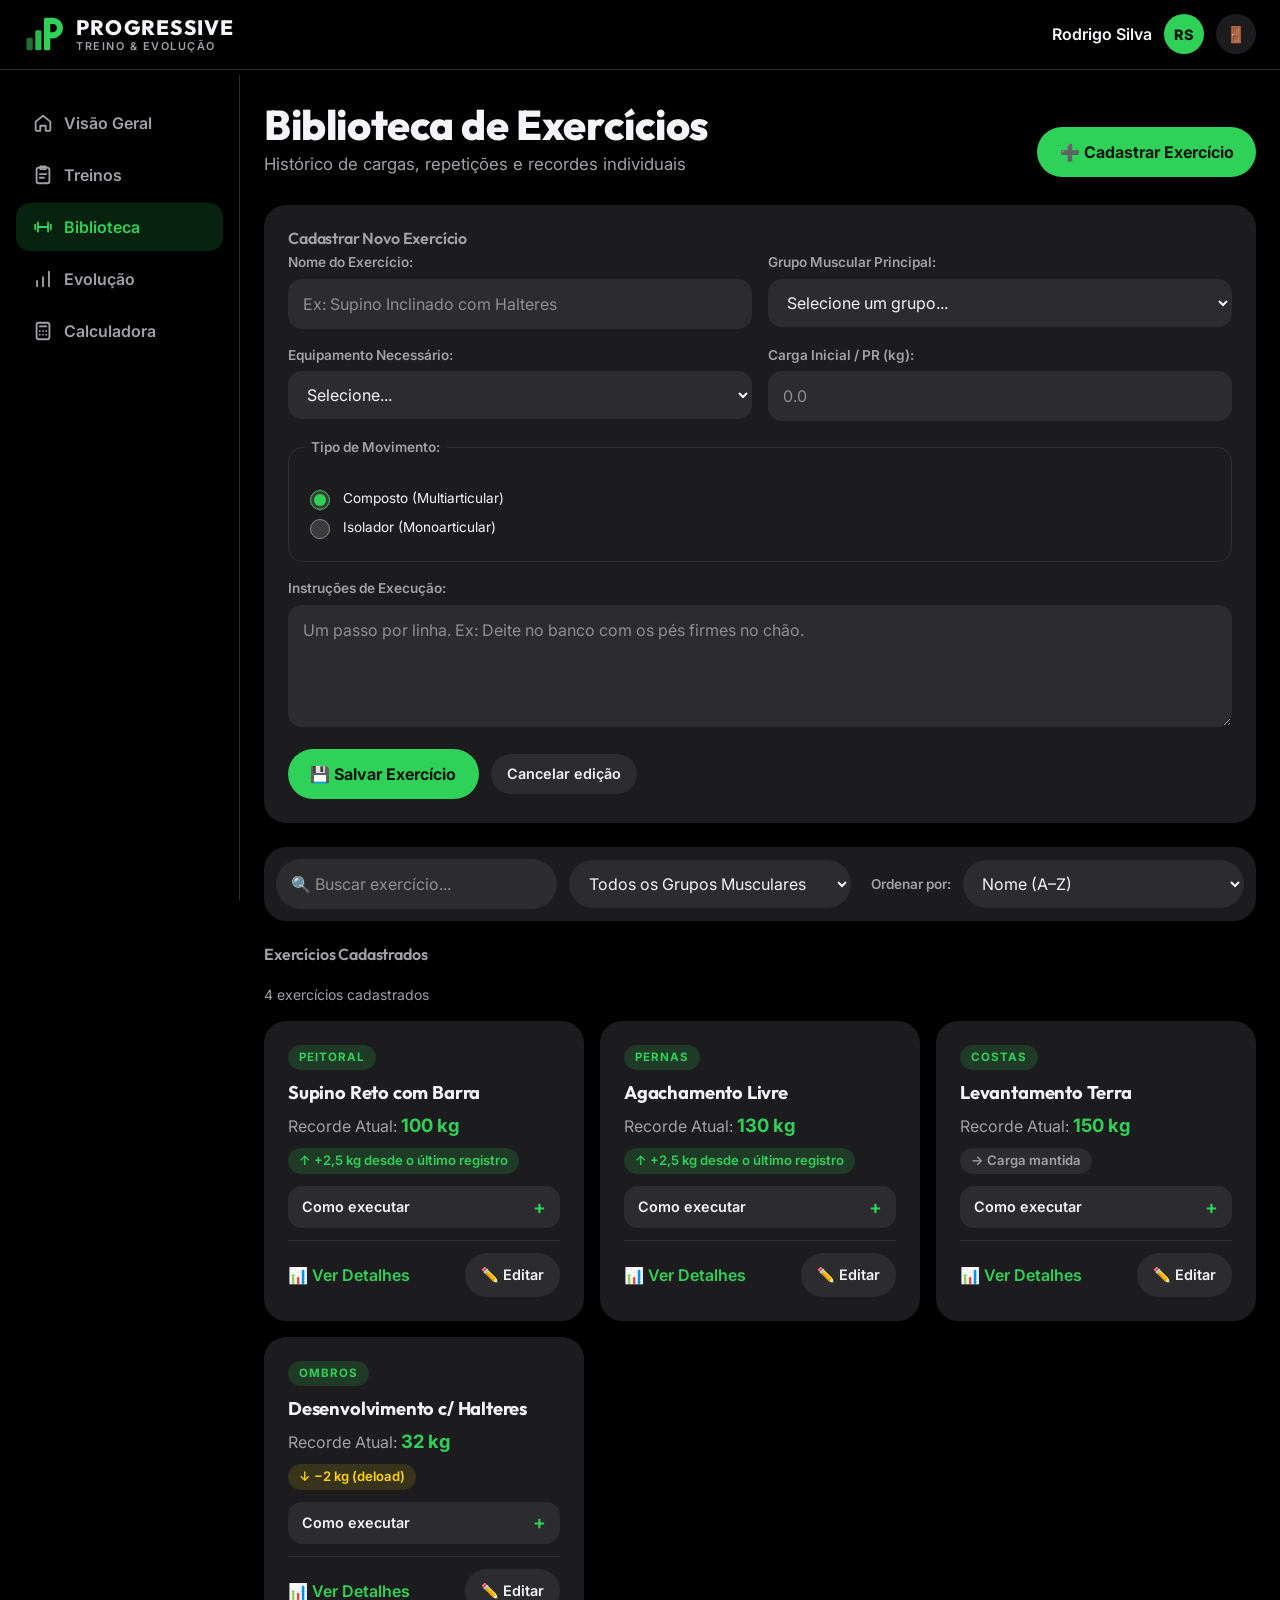
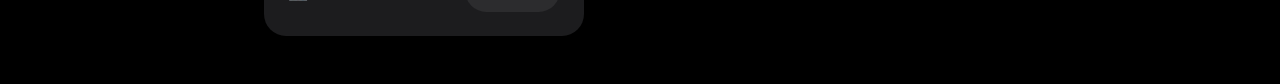
==== commit e34d93b4: "feat: implementa edicao de exercicios" ====
--- a/pages/biblioteca.html
+++ b/pages/biblioteca.html
@@ -165,9 +165,6 @@
         </main>
     </div>
 
-    <!-- Aviso flutuante para ações feitas na lista (exclusão, importação) -->
-    <div id="aviso" class="toast" role="status" aria-live="polite" hidden></div>
-
     <script src="../assets/js/script.js"></script>
     <script src="../assets/js/biblioteca.js"></script>
 </body>
--- a/assets/css/style.css
+++ b/assets/css/style.css
@@ -2176,38 +2176,3 @@
     padding-top: 0;
     border-top: 0;
 }
-
-/* Aviso flutuante (toast) */
-.toast {
-    position: fixed;
-    left: 50%;
-    bottom: 1.5rem;
-    z-index: 50;
-    max-width: calc(100% - 32px);
-    padding: 0.85rem 1.25rem;
-    background: var(--surface-2);
-    color: var(--text);
-    border: 1px solid var(--surface-3);
-    border-radius: var(--radius-pill);
-    box-shadow: var(--shadow-md);
-    font-size: var(--fs-small);
-    font-weight: var(--fw-semibold);
-    transform: translateX(-50%);
-    animation: toast-entra 0.25s ease-out;
-}
-
-.toast[hidden] {
-    display: none;
-}
-
-@keyframes toast-entra {
-    from { opacity: 0; transform: translate(-50%, 10px); }
-    to { opacity: 1; transform: translate(-50%, 0); }
-}
-
-/* No celular o aviso fica acima da barra de navegação inferior */
-@media (max-width: 768px) {
-    .toast {
-        bottom: calc(var(--bottom-nav-height) + 1rem);
-    }
-}
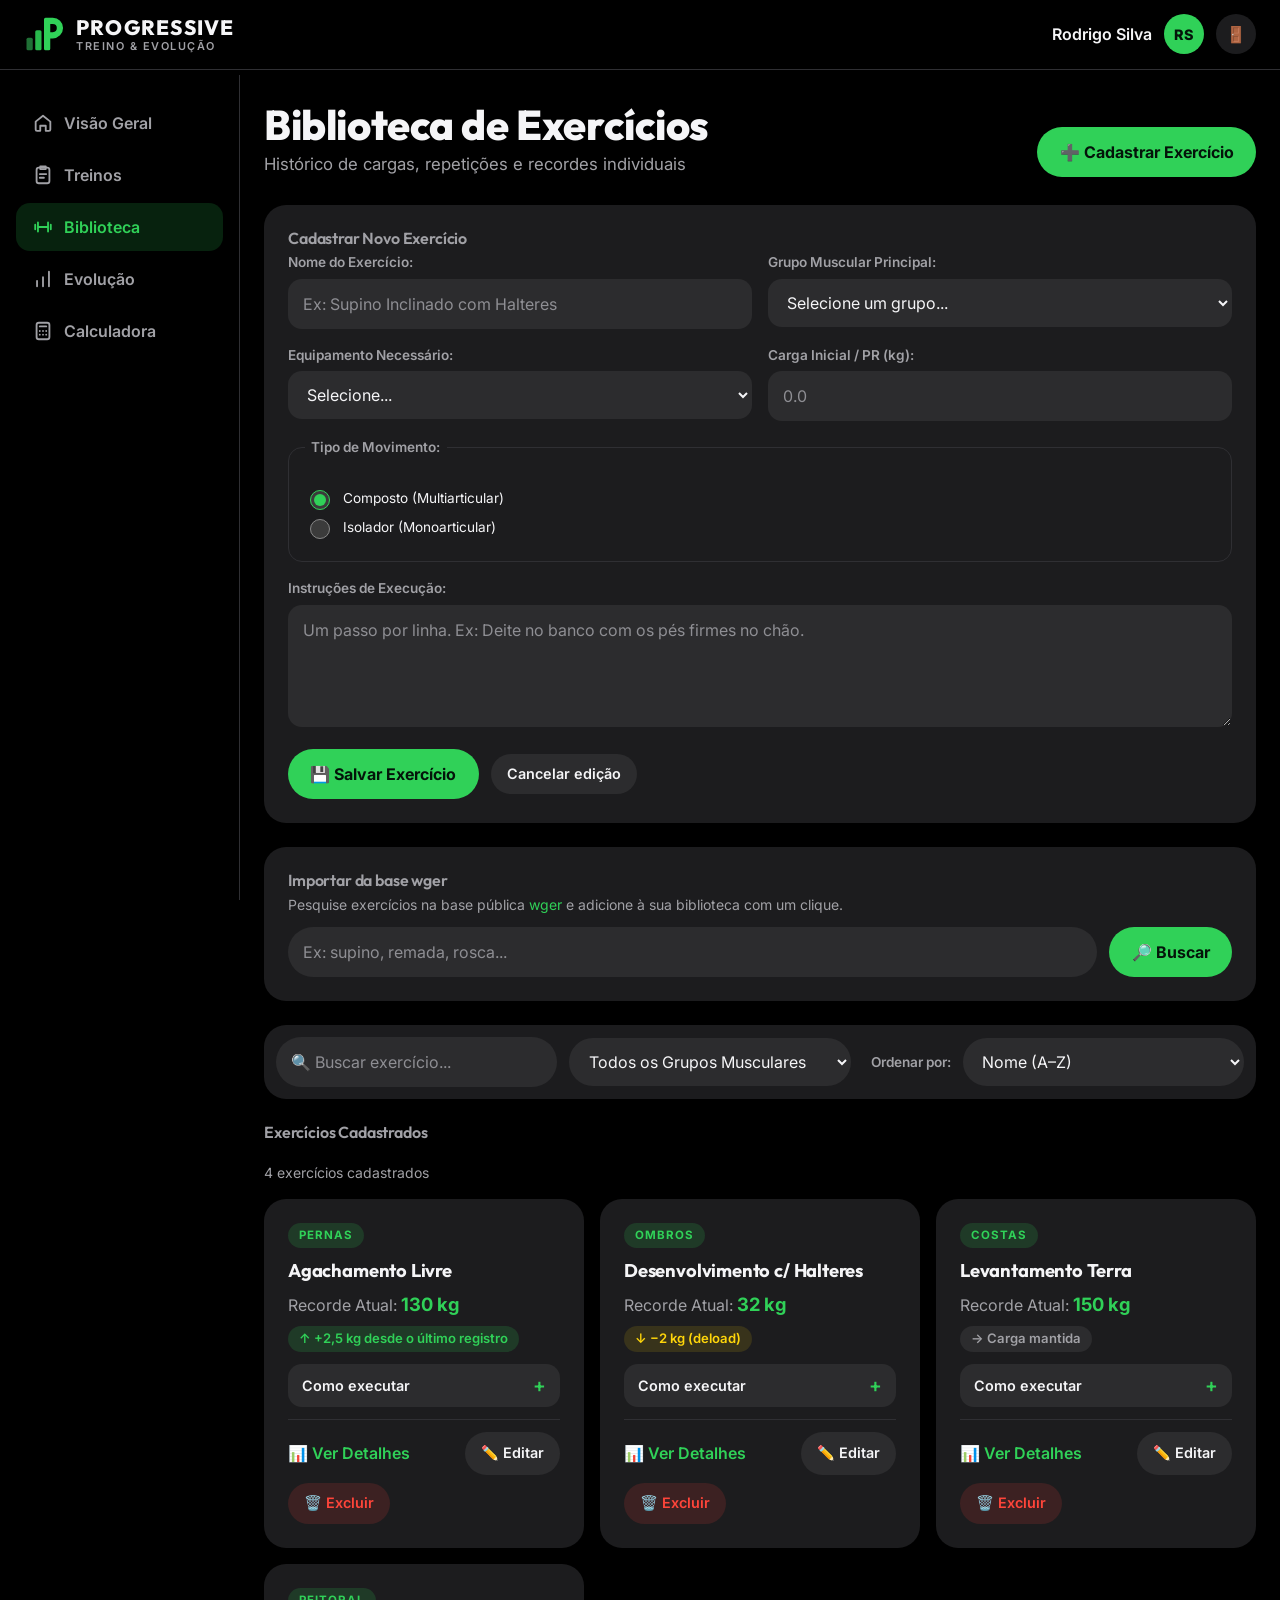
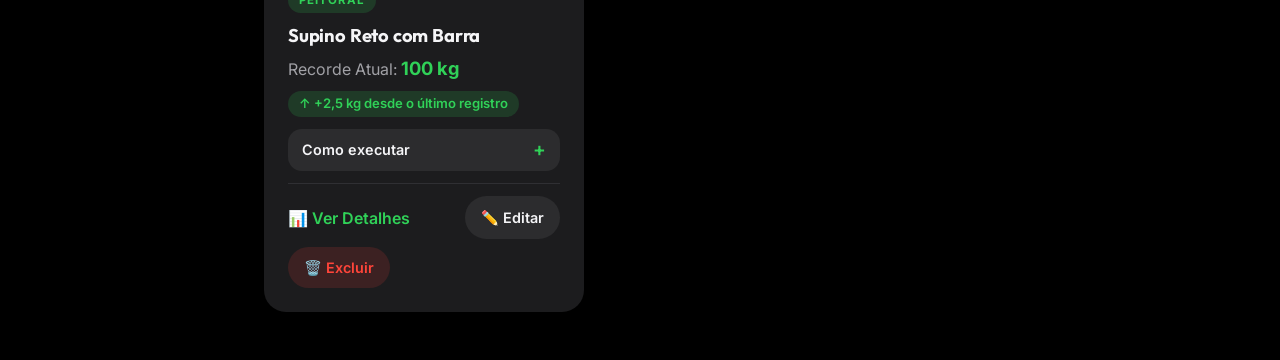
==== commit d3a07a3b: "feat: integra biblioteca com a API wger" ====
--- a/pages/biblioteca.html
+++ b/pages/biblioteca.html
@@ -124,6 +124,21 @@
                 </form>
             </section>
 
+            <!-- Busca na API pública wger: o resultado escolhido é cadastrado na biblioteca (localStorage) -->
+            <section class="api-section" aria-labelledby="titulo-api">
+                <h2 id="titulo-api">Importar da base wger</h2>
+                <p class="api-intro">Pesquise exercícios na base pública <a href="https://wger.de" target="_blank" rel="noopener">wger</a> e adicione à sua biblioteca com um clique.</p>
+
+                <form id="form-api" class="api-form" role="search" novalidate>
+                    <label for="busca-api" class="sr-only">Nome do exercício na base wger</label>
+                    <input type="search" id="busca-api" name="termo" placeholder="Ex: supino, remada, rosca..." autocomplete="off">
+                    <button type="submit" class="btn-primary" id="btn-buscar-api">🔎 Buscar</button>
+                </form>
+
+                <p id="status-api" class="api-status" role="status" aria-live="polite"></p>
+                <ul id="resultados-api" class="api-results"></ul>
+            </section>
+
             <!-- Barra de Filtros, Pesquisa e Ordenação -->
             <section class="filter-bar" aria-labelledby="titulo-filtros">
                 <h2 id="titulo-filtros" class="sr-only">Pesquisar, filtrar e ordenar exercícios</h2>
@@ -150,6 +165,7 @@
                     <option value="pr-desc">Maior recorde (PR)</option>
                     <option value="pr-asc">Menor recorde (PR)</option>
                     <option value="grupo">Grupo muscular</option>
+                    <option value="recentes">Mais recentes</option>
                 </select>
             </section>
 
@@ -165,7 +181,11 @@
         </main>
     </div>
 
+    <!-- Aviso flutuante para ações feitas na lista (exclusão, importação) -->
+    <div id="aviso" class="toast" role="status" aria-live="polite" hidden></div>
+
     <script src="../assets/js/script.js"></script>
     <script src="../assets/js/biblioteca.js"></script>
+    <script src="../assets/js/api.js"></script>
 </body>
 </html>
--- a/assets/css/style.css
+++ b/assets/css/style.css
@@ -2176,3 +2176,178 @@
     padding-top: 0;
     border-top: 0;
 }
+
+/* Aviso flutuante (toast) */
+.toast {
+    position: fixed;
+    left: 50%;
+    bottom: 1.5rem;
+    z-index: 50;
+    max-width: calc(100% - 32px);
+    padding: 0.85rem 1.25rem;
+    background: var(--surface-2);
+    color: var(--text);
+    border: 1px solid var(--surface-3);
+    border-radius: var(--radius-pill);
+    box-shadow: var(--shadow-md);
+    font-size: var(--fs-small);
+    font-weight: var(--fw-semibold);
+    transform: translateX(-50%);
+    animation: toast-entra 0.25s ease-out;
+}
+
+.toast[hidden] {
+    display: none;
+}
+
+@keyframes toast-entra {
+    from { opacity: 0; transform: translate(-50%, 10px); }
+    to { opacity: 1; transform: translate(-50%, 0); }
+}
+
+/* No celular o aviso fica acima da barra de navegação inferior */
+@media (max-width: 768px) {
+    .toast {
+        bottom: calc(var(--bottom-nav-height) + 1rem);
+    }
+}
+
+/* Importação da API wger */
+.api-section {
+    margin-bottom: 1.5rem;
+    padding: 1.5rem;
+    background: var(--surface);
+    border-radius: var(--radius-lg);
+}
+
+.api-section > h2 {
+    margin-bottom: 0.25rem;
+    color: var(--text-muted);
+    font-size: 1rem;
+    font-weight: 600;
+}
+
+.api-intro {
+    color: var(--text-muted);
+    font-size: var(--fs-small);
+}
+
+.api-form {
+    display: flex;
+    flex-wrap: wrap;
+    gap: 0.75rem;
+}
+
+.api-form input {
+    flex: 1 1 220px;
+    width: auto;
+    border-radius: var(--radius-pill);
+}
+
+.api-form .btn-primary:disabled {
+    opacity: 0.6;
+    cursor: progress;
+}
+
+.api-status {
+    margin: 0.85rem 0 0;
+    font-size: var(--fs-small);
+}
+
+.api-status:empty {
+    display: none;
+}
+
+.api-status--carregando,
+.api-status--neutro {
+    color: var(--text-muted);
+}
+
+.api-status--erro {
+    color: var(--danger);
+}
+
+.api-results {
+    display: grid;
+    grid-template-columns: repeat(auto-fill, minmax(320px, 1fr));
+    gap: 0.75rem;
+    margin-top: 1rem;
+}
+
+.api-results:empty {
+    display: none;
+}
+
+.api-result {
+    display: grid;
+    grid-template-columns: 64px 1fr auto;
+    align-items: center;
+    gap: 0.85rem;
+    padding: 0.75rem;
+    background: var(--surface-2);
+    border-radius: var(--radius-md);
+}
+
+.api-result-img {
+    width: 64px;
+    height: 64px;
+    object-fit: contain;
+    background: #fff;
+    border-radius: var(--radius-sm);
+}
+
+.api-result-img--vazia {
+    display: grid;
+    place-items: center;
+    background: var(--surface-3);
+    font-size: 1.6rem;
+}
+
+.api-result-info {
+    min-width: 0;
+}
+
+.api-result-info h3 {
+    margin: 0 0 0.15rem;
+    font-size: 1rem;
+}
+
+.api-result-info p {
+    margin: 0;
+    color: var(--text-muted);
+    font-size: var(--fs-caption);
+}
+
+.api-result button {
+    padding: 0.55rem 0.9rem;
+    font-size: 0.85rem;
+    white-space: nowrap;
+}
+
+.api-result button:disabled {
+    cursor: default;
+    opacity: 0.7;
+}
+
+@media (max-width: 768px) {
+    .api-section {
+        padding: 1.1rem;
+    }
+
+    .api-results {
+        grid-template-columns: 1fr;
+    }
+
+    .api-result {
+        grid-template-columns: 56px 1fr;
+    }
+
+    .api-result-img {
+        width: 56px;
+        height: 56px;
+    }
+
+    .api-result button {
+        grid-column: 1 / -1;
+    }
+}
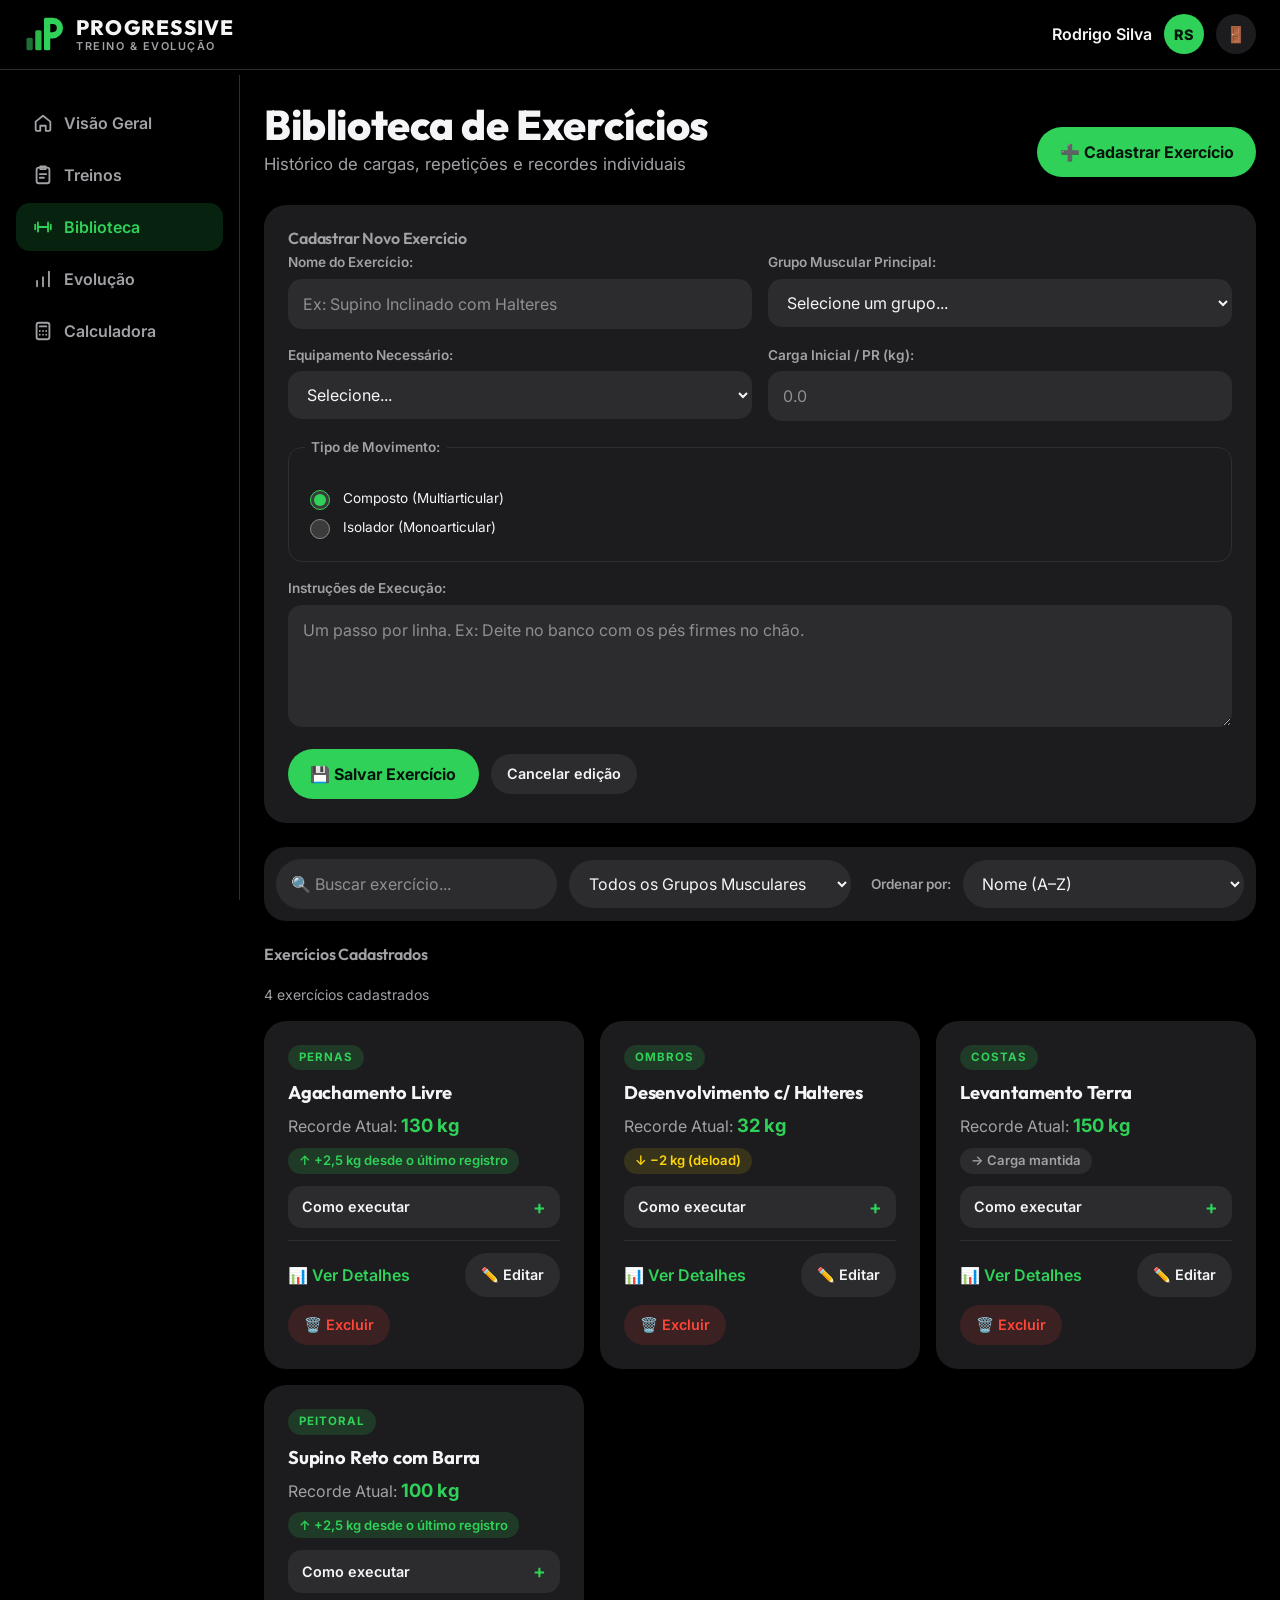
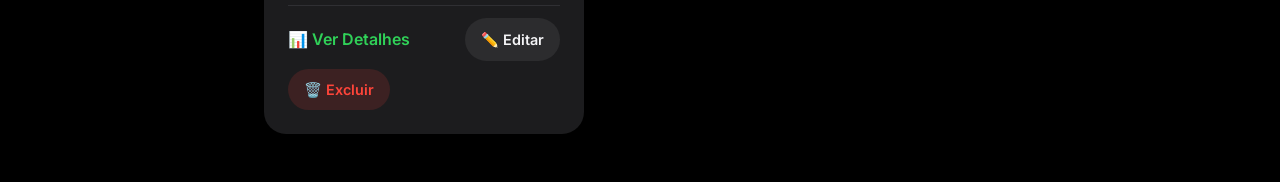
==== commit 401b7282: "feat: adiciona ordenacao dos resultados" ====
--- a/pages/biblioteca.html
+++ b/pages/biblioteca.html
@@ -124,21 +124,6 @@
                 </form>
             </section>
 
-            <!-- Busca na API pública wger: o resultado escolhido é cadastrado na biblioteca (localStorage) -->
-            <section class="api-section" aria-labelledby="titulo-api">
-                <h2 id="titulo-api">Importar da base wger</h2>
-                <p class="api-intro">Pesquise exercícios na base pública <a href="https://wger.de" target="_blank" rel="noopener">wger</a> e adicione à sua biblioteca com um clique.</p>
-
-                <form id="form-api" class="api-form" role="search" novalidate>
-                    <label for="busca-api" class="sr-only">Nome do exercício na base wger</label>
-                    <input type="search" id="busca-api" name="termo" placeholder="Ex: supino, remada, rosca..." autocomplete="off">
-                    <button type="submit" class="btn-primary" id="btn-buscar-api">🔎 Buscar</button>
-                </form>
-
-                <p id="status-api" class="api-status" role="status" aria-live="polite"></p>
-                <ul id="resultados-api" class="api-results"></ul>
-            </section>
-
             <!-- Barra de Filtros, Pesquisa e Ordenação -->
             <section class="filter-bar" aria-labelledby="titulo-filtros">
                 <h2 id="titulo-filtros" class="sr-only">Pesquisar, filtrar e ordenar exercícios</h2>
@@ -186,6 +171,5 @@
 
     <script src="../assets/js/script.js"></script>
     <script src="../assets/js/biblioteca.js"></script>
-    <script src="../assets/js/api.js"></script>
 </body>
 </html>
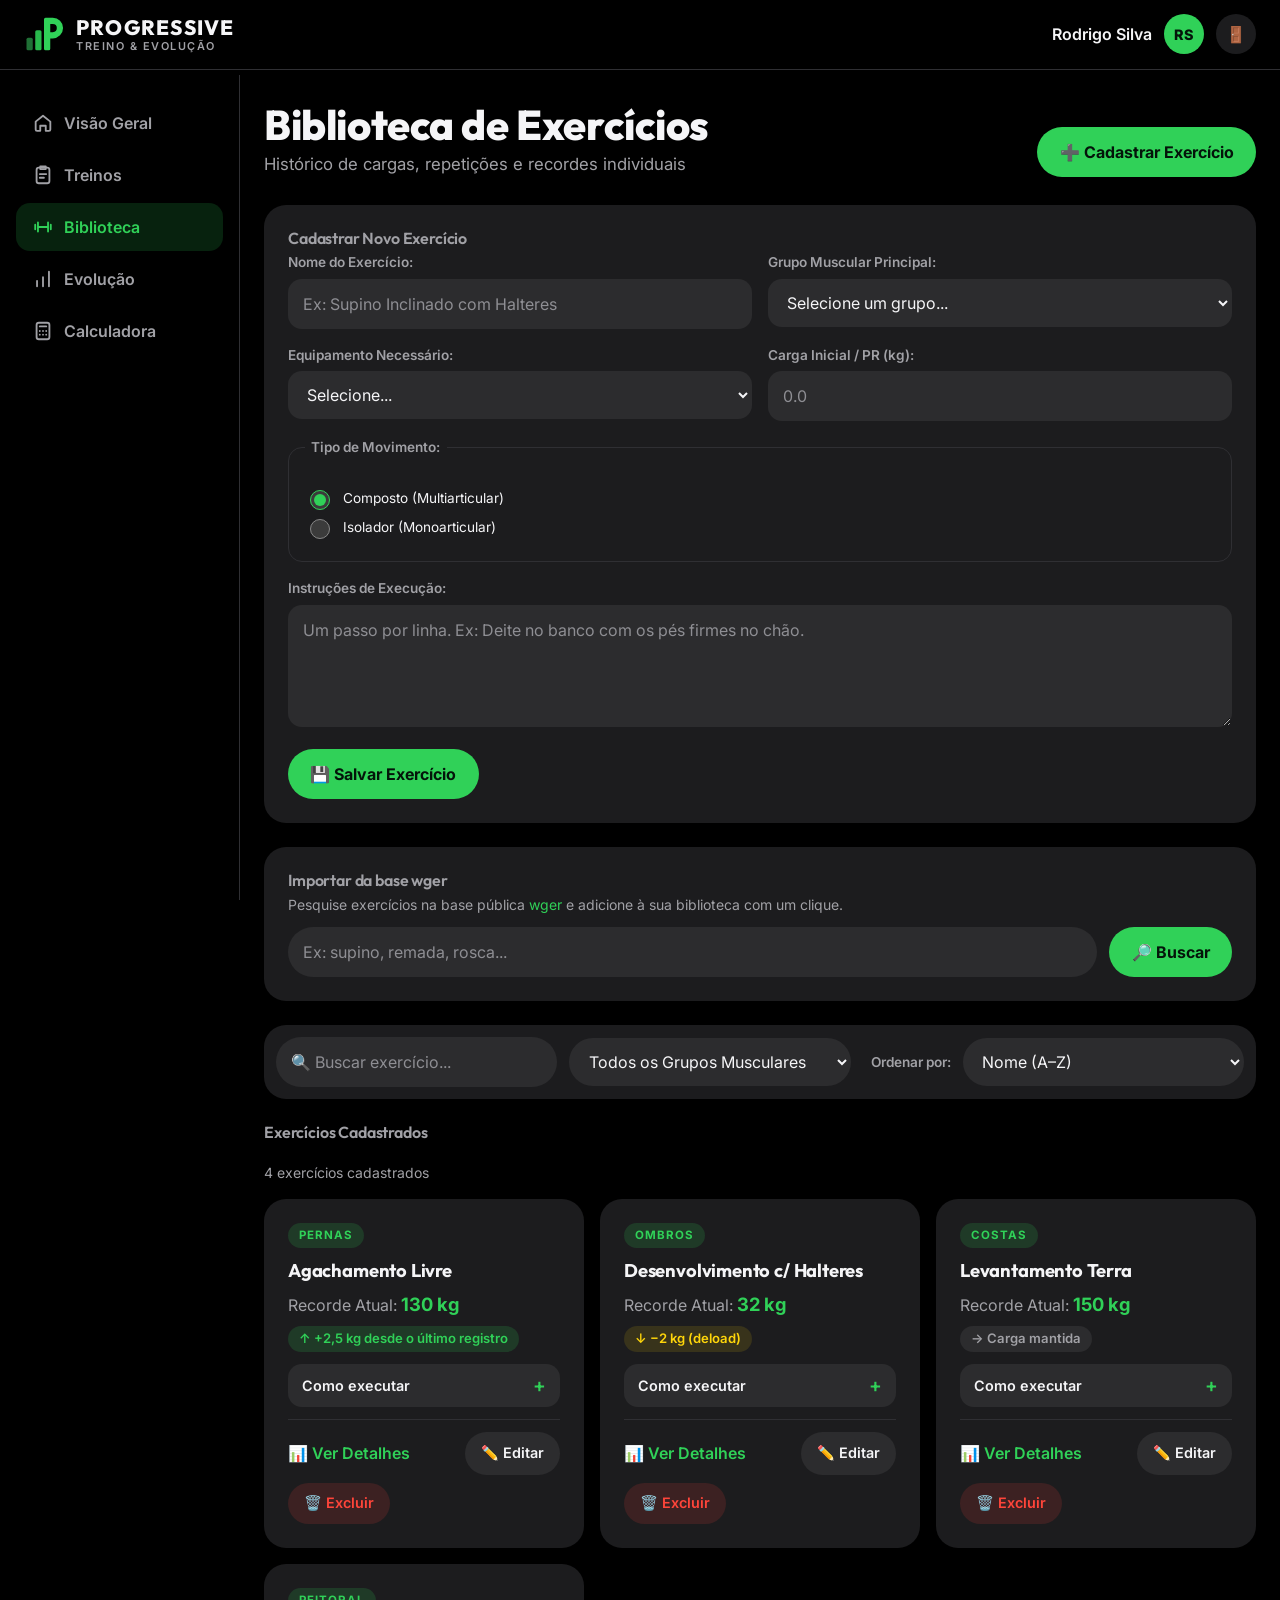
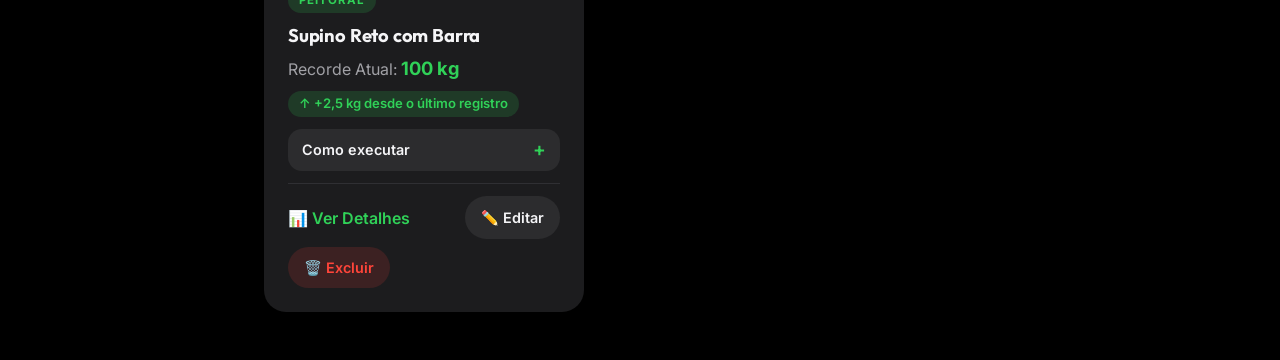
==== commit 2e939c4e: "perf: carrega fontes pelo HTML com preconnect" ====
--- a/pages/biblioteca.html
+++ b/pages/biblioteca.html
@@ -6,6 +6,9 @@
     <meta name="theme-color" content="#000000">
     <link rel="icon" type="image/svg+xml" href="../assets/img/brand/favicon.svg">
     <title>Progressive — Biblioteca de Exercícios</title>
+    <link rel="preconnect" href="https://fonts.googleapis.com">
+    <link rel="preconnect" href="https://fonts.gstatic.com" crossorigin>
+    <link rel="stylesheet" href="https://fonts.googleapis.com/css2?family=Inter:wght@400;500;600;700&amp;family=Outfit:wght@600;700;800&amp;display=swap">
     <link rel="stylesheet" href="../assets/css/style.css">
 </head>
 <body>
@@ -124,6 +127,21 @@
                 </form>
             </section>
 
+            <!-- Busca na API pública wger: o resultado escolhido é cadastrado na biblioteca (localStorage) -->
+            <section class="api-section" aria-labelledby="titulo-api">
+                <h2 id="titulo-api">Importar da base wger</h2>
+                <p class="api-intro">Pesquise exercícios na base pública <a href="https://wger.de" target="_blank" rel="noopener">wger</a> e adicione à sua biblioteca com um clique.</p>
+
+                <form id="form-api" class="api-form" role="search" novalidate>
+                    <label for="busca-api" class="sr-only">Nome do exercício na base wger</label>
+                    <input type="search" id="busca-api" name="termo" placeholder="Ex: supino, remada, rosca..." autocomplete="off">
+                    <button type="submit" class="btn-primary" id="btn-buscar-api">🔎 Buscar</button>
+                </form>
+
+                <p id="status-api" class="api-status" role="status" aria-live="polite"></p>
+                <ul id="resultados-api" class="api-results"></ul>
+            </section>
+
             <!-- Barra de Filtros, Pesquisa e Ordenação -->
             <section class="filter-bar" aria-labelledby="titulo-filtros">
                 <h2 id="titulo-filtros" class="sr-only">Pesquisar, filtrar e ordenar exercícios</h2>
@@ -171,5 +189,6 @@
 
     <script src="../assets/js/script.js"></script>
     <script src="../assets/js/biblioteca.js"></script>
+    <script src="../assets/js/api.js"></script>
 </body>
 </html>
--- a/assets/css/style.css
+++ b/assets/css/style.css
@@ -1,5 +1,4 @@
-/* Fontes da marca: Outfit (títulos e números) e Inter (interface e texto) */
-@import url("https://fonts.googleapis.com/css2?family=Inter:wght@400;500;600;700&family=Outfit:wght@600;700;800&display=swap");
+/* Fontes da marca (Outfit e Inter) são carregadas no <head> de cada página, com preconnect */
 
 /* ---------- 1. Variáveis (tokens de design) ----------
    Tokens da marca Progressive. Todas as combinações de texto
@@ -185,6 +184,12 @@
     outline: 3px solid var(--accent);
     outline-offset: 2px;
     border-radius: var(--radius-sm);
+}
+
+/* O atributo hidden sempre esconde, mesmo em elementos com display definido por classe
+   (ex.: .btn-secondary usa inline-flex e anularia o hidden do botão "Cancelar edição") */
+[hidden] {
+    display: none !important;
 }
 
 /* Conteúdo apenas para leitores de ecrã */
@@ -1046,8 +1051,11 @@
     margin: 0;
 }
 
-.exercise-illustration img {
+.exercise-illustration img,
+.exercise-illustration video {
+    display: block;
     width: 100%;
+    height: auto;
     background: #fff;
     border-radius: var(--radius-md);
 }
@@ -2056,6 +2064,38 @@
 
     .bar-chart-placeholder {
         gap: 6px;
+    }
+
+    /* Sessão em telas estreitas (até 320px): a tabela de séries cabe sem rolagem.
+       A unidade já aparece no cabeçalho e no rótulo de cada campo, então sai da célula. */
+    .session-container {
+        padding-left: 12px;
+        padding-right: 12px;
+    }
+
+    .session-exercise-card {
+        padding: 0.9rem;
+    }
+
+    .sets-table .unidade {
+        display: none;
+    }
+
+    .sets-table th {
+        padding: 0.5rem 0.25rem;
+        font-size: 0.65rem;
+        letter-spacing: 0.02em;
+    }
+
+    .sets-table td {
+        padding: 0.5rem 0.25rem;
+        font-size: 0.82rem;
+    }
+
+    .sets-table input[type="number"] {
+        width: 3.25rem;
+        padding: 0.45rem 0.25rem;
+        font-size: 0.95rem;
     }
 }
 
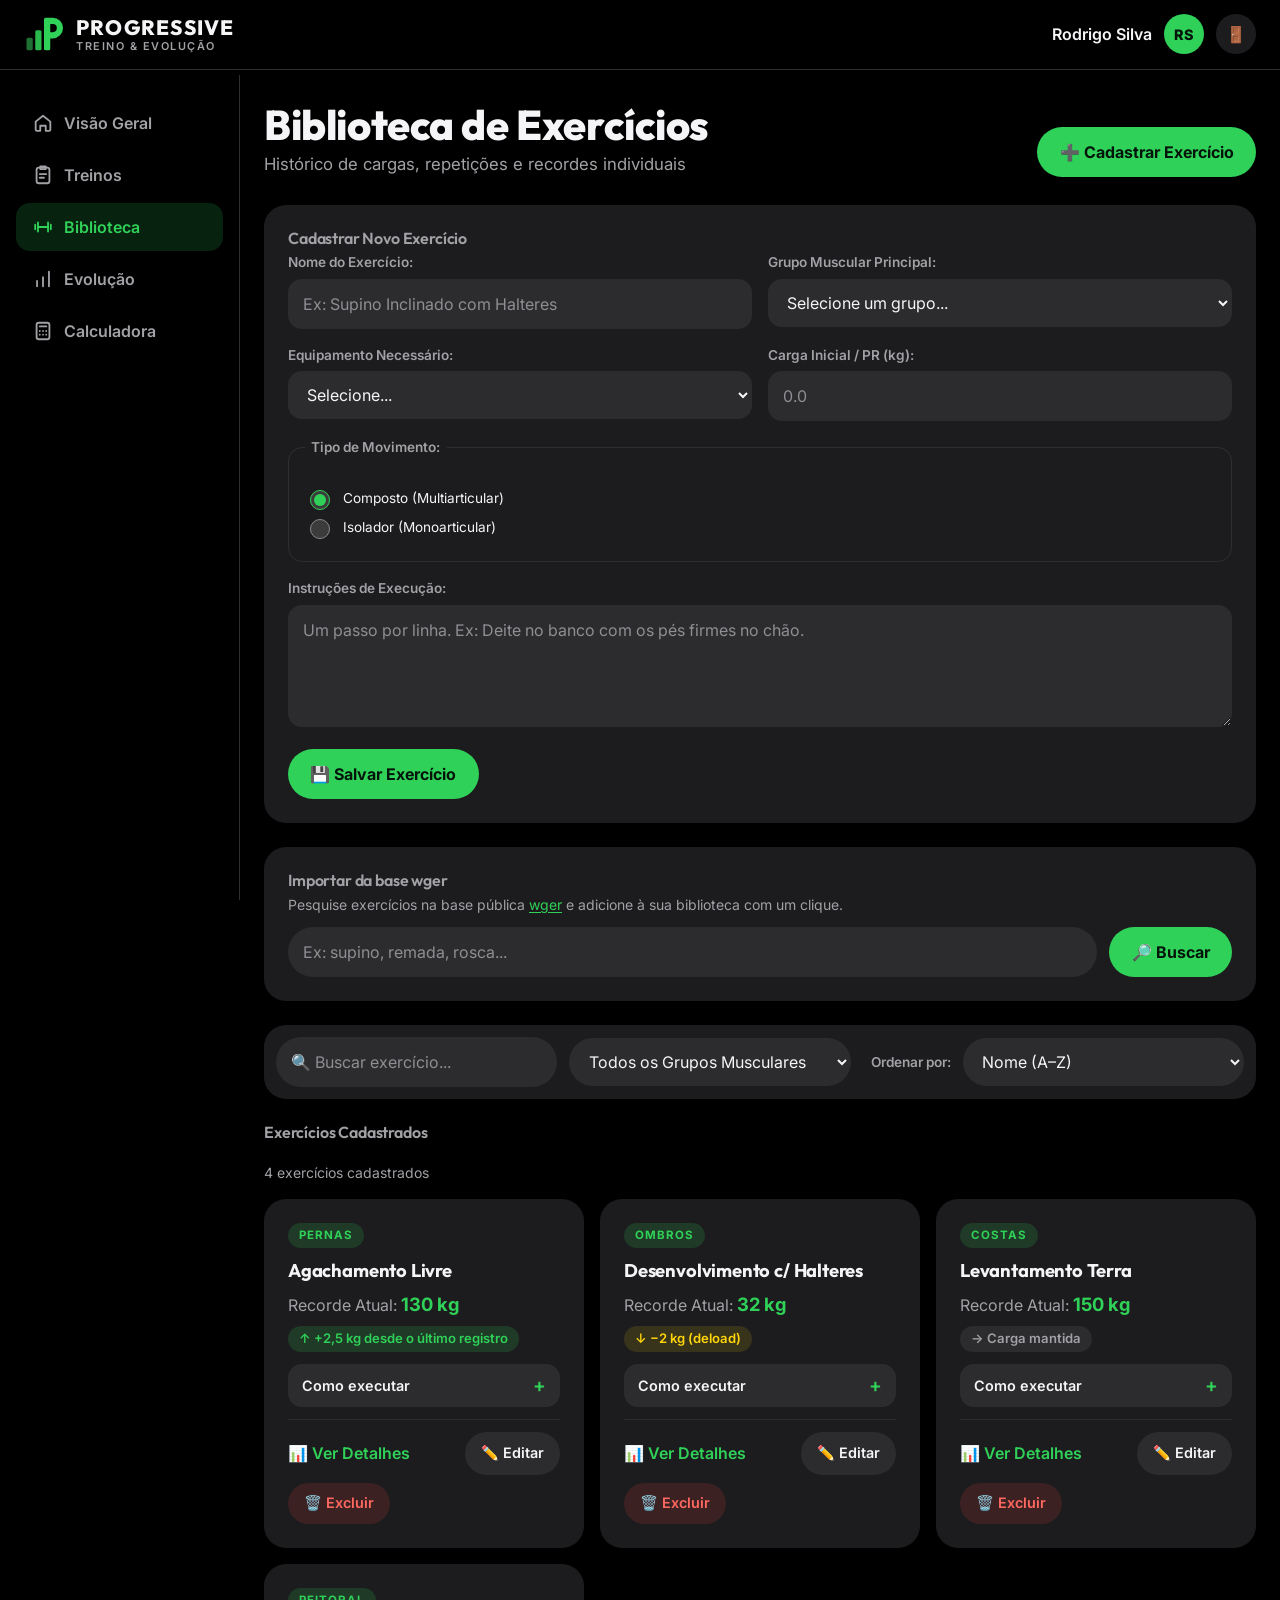
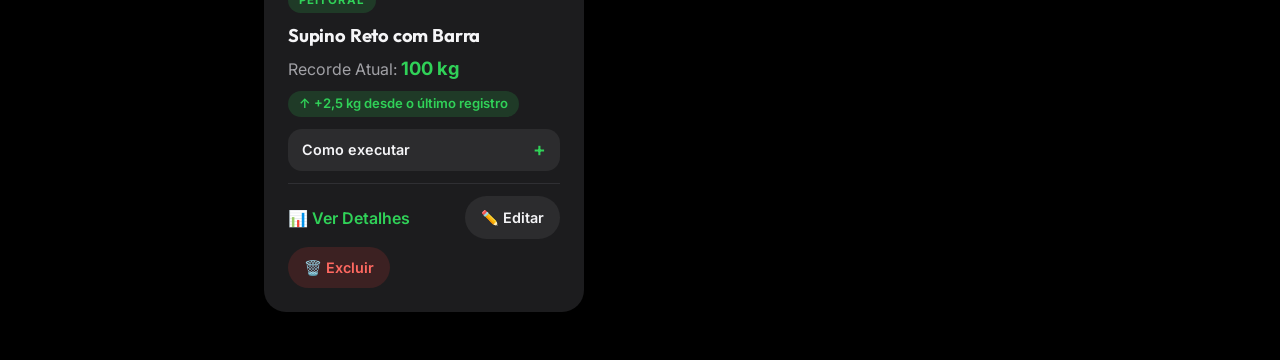
==== commit 9d780cc7: "feat: adiciona meta description em todas as paginas" ====
--- a/pages/biblioteca.html
+++ b/pages/biblioteca.html
@@ -3,6 +3,7 @@
 <head>
     <meta charset="UTF-8">
     <meta name="viewport" content="width=device-width, initial-scale=1.0">
+    <meta name="description" content="Biblioteca de exercícios do Progressive: cadastre, pesquise, filtre e importe exercícios da base wger com seus recordes de carga.">
     <meta name="theme-color" content="#000000">
     <link rel="icon" type="image/svg+xml" href="../assets/img/brand/favicon.svg">
     <title>Progressive — Biblioteca de Exercícios</title>
--- a/assets/css/style.css
+++ b/assets/css/style.css
@@ -29,6 +29,8 @@
     --color-success-soft: rgba(48, 209, 88, 0.16);
     --color-error: #ff453a;
     --color-error-soft: rgba(255, 69, 58, 0.14);
+    --color-error-text: #ff6961;       /* texto vermelho: 5,16:1 no fundo translúcido, 4,94:1 em surface-2 */
+    --color-on-error: #1a0503;         /* texto sobre o vermelho cheio (5,78:1) */
     --color-warning: #ffd60a;
     --color-warning-soft: rgba(255, 214, 10, 0.12);
     --color-info: #409cff;
@@ -49,6 +51,8 @@
     --accent-dim: var(--brand-primary-dim);
     --danger: var(--color-error);
     --danger-soft: var(--color-error-soft);
+    --danger-text: var(--color-error-text);
+    --on-danger: var(--color-on-error);
     --warning: var(--color-warning);
     --info: var(--color-info);
 
@@ -155,6 +159,12 @@
 
 a:hover {
     text-decoration: underline;
+}
+
+/* Link no meio de um texto: sublinhado, para não depender só da cor (WCAG 1.4.1) */
+p a:not([class]) {
+    text-decoration: underline;
+    text-underline-offset: 0.15em;
 }
 
 img {
@@ -369,7 +379,7 @@
     gap: 0.4rem;
     padding: 0.6rem 1rem;
     background: var(--danger-soft);
-    color: var(--danger);
+    color: var(--danger-text);
     border: 0;
     border-radius: var(--radius-pill);
     font-weight: 600;
@@ -380,7 +390,7 @@
 
 .btn-danger:hover {
     background: var(--danger);
-    color: #fff;
+    color: var(--on-danger);
     text-decoration: none;
 }
 
@@ -1239,7 +1249,7 @@
 }
 
 .timer-controls .btn-stop {
-    color: var(--danger);
+    color: var(--danger-text);
 }
 
 .session-container {
@@ -1467,7 +1477,7 @@
     font-size: 0.75rem;
 }
 
-.heatmap li {
+.heatmap span {
     aspect-ratio: 1;
     background: var(--nivel);
     border-radius: 4px;
@@ -2135,7 +2145,7 @@
 /* Validação do formulário */
 .field-error {
     margin: 0.35rem 0 0;
-    color: var(--danger);
+    color: var(--danger-text);
     font-size: var(--fs-small);
 }
 
@@ -2169,7 +2179,7 @@
 }
 
 .form-feedback--erro {
-    color: var(--danger);
+    color: var(--danger-text);
 }
 
 .form-feedback--neutro {
@@ -2304,7 +2314,7 @@
 }
 
 .api-status--erro {
-    color: var(--danger);
+    color: var(--danger-text);
 }
 
 .api-results {
